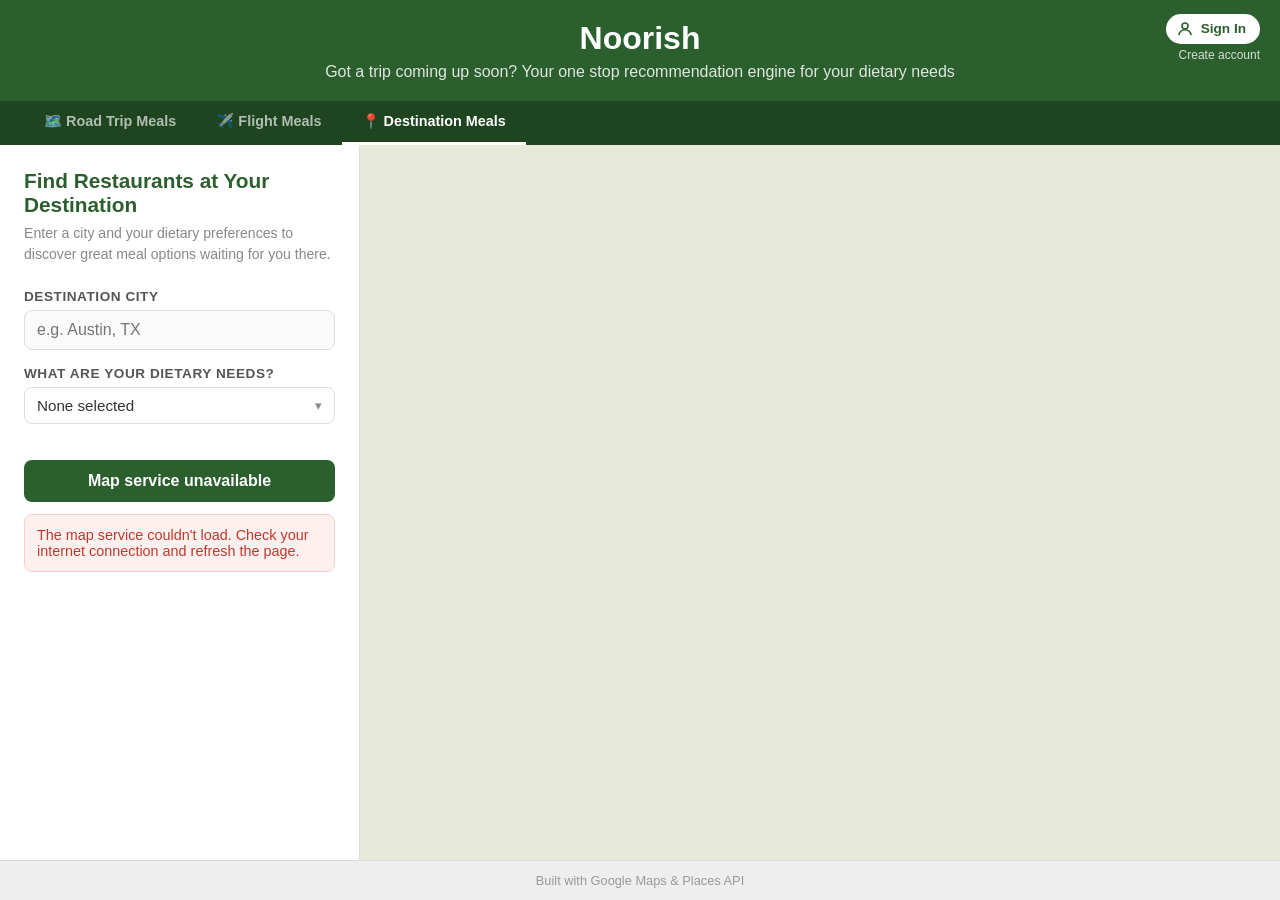
==== destination-meals.html @ 3fa07e17 "standardised the layout across all three pages to show a side-by-side form and map by default, and t" ====
<!DOCTYPE html>
<html lang="en">
  <head>
    <meta charset="UTF-8" />
    <meta name="viewport" content="width=device-width, initial-scale=1.0" />
    <title>Destination Meals</title>
    <link rel="stylesheet" href="style.css" />
  </head>

  <body class="flight-page">

    <!-- HEADER -->
    <header>
      <h1>Noorish</h1>
      <p>Got a trip coming up soon? Your one stop recommendation engine for your dietary needs</p>

      <!-- Signed-out state -->
      <div id="auth-signed-out" class="auth-header-widget">
        <button id="auth-btn" class="auth-header-signin">
          <svg xmlns="http://www.w3.org/2000/svg" width="18" height="18" viewBox="0 0 24 24" fill="none" stroke="currentColor" stroke-width="2.2"><circle cx="12" cy="8" r="4"/><path d="M4 20c0-4 3.6-7 8-7s8 3 8 7"/></svg>
          Sign In
        </button>
        <button id="auth-create-btn" class="auth-header-create">Create account</button>
      </div>

      <!-- Signed-in state -->
      <div id="auth-signed-in" class="auth-header-widget hidden">
        <button id="auth-menu-btn" class="auth-hamburger">
          <svg xmlns="http://www.w3.org/2000/svg" width="20" height="20" viewBox="0 0 24 24" fill="none" stroke="currentColor" stroke-width="2.2"><line x1="3" y1="6" x2="21" y2="6"/><line x1="3" y1="12" x2="21" y2="12"/><line x1="3" y1="18" x2="21" y2="18"/></svg>
        </button>
        <div id="auth-user-menu" class="auth-user-menu hidden">
          <div id="auth-user-name" class="auth-user-menu-name"></div>
          <hr class="auth-menu-divider" />
          <button id="auth-signout-btn" class="auth-signout-btn">Sign Out</button>
        </div>
      </div>
    </header>

    <div id="auth-overlay" class="auth-overlay hidden"></div>
    <div id="auth-modal" class="auth-modal hidden">
      <button id="auth-close-btn" class="auth-close-btn">✕</button>
      <div id="auth-view-signin" class="auth-view">
        <h2 class="auth-title">Welcome back</h2>
        <button class="auth-google-btn">
          <img src="https://www.gstatic.com/firebasejs/ui/2.0.0/images/auth/google.svg" alt="Google" />
          Continue with Google
        </button>
        <div class="auth-divider"><span>or</span></div>
        <input id="auth-signin-email"    class="auth-input" type="email"    placeholder="Email" />
        <input id="auth-signin-password" class="auth-input" type="password" placeholder="Password" />
        <div id="auth-error-signin" class="auth-error hidden"></div>
        <button id="auth-signin-btn" class="auth-submit-btn">Sign In</button>
        <div class="auth-footer">
          <button id="auth-goto-reset" class="auth-link-btn">Forgot password?</button>
          <span>·</span>
          <button id="auth-goto-signup" class="auth-link-btn">Create account</button>
        </div>
      </div>
      <div id="auth-view-signup" class="auth-view hidden">
        <h2 class="auth-title">Create account</h2>
        <button class="auth-google-btn">
          <img src="https://www.gstatic.com/firebasejs/ui/2.0.0/images/auth/google.svg" alt="Google" />
          Continue with Google
        </button>
        <div class="auth-divider"><span>or</span></div>
        <input id="auth-signup-name"     class="auth-input" type="text"     placeholder="Name (optional)" />
        <input id="auth-signup-email"    class="auth-input" type="email"    placeholder="Email" />
        <input id="auth-signup-password" class="auth-input" type="password" placeholder="Password (min 6 characters)" />
        <div id="auth-error-signup" class="auth-error hidden"></div>
        <button id="auth-signup-btn" class="auth-submit-btn">Create Account</button>
        <div class="auth-footer">
          <button id="auth-goto-signin" class="auth-link-btn">Already have an account? Sign in</button>
        </div>
      </div>
      <div id="auth-view-reset" class="auth-view hidden">
        <h2 class="auth-title">Reset password</h2>
        <p class="auth-subtitle">Enter your email and we'll send you a reset link.</p>
        <input id="auth-reset-email" class="auth-input" type="email" placeholder="Email" />
        <div id="auth-error-reset"   class="auth-error hidden"></div>
        <div id="auth-success-reset" class="auth-success hidden"></div>
        <button id="auth-reset-btn" class="auth-submit-btn">Send Reset Email</button>
        <div class="auth-footer">
          <button id="auth-back-signin" class="auth-link-btn">Back to sign in</button>
        </div>
      </div>
    </div>

    <!-- NAV: Destination Meals is the active tab on this page -->
    <nav class="app-nav">
      <a href="index.html" class="nav-tab">🗺️ Road Trip Meals</a>
      <a href="flight-meals.html" class="nav-tab">✈️ Flight Meals</a>
      <a href="destination-meals.html" class="nav-tab nav-tab--active">📍 Destination Meals</a>
    </nav>


    <!-- ── STEP 1: City + dietary preference form ──────────────────────────── -->
    <main class="flight-main" id="dest-main">

      <section id="dest-form-section" class="flight-form-column">
        <div class="flight-card">

          <h2>Find Restaurants at Your Destination</h2>
          <p class="flight-card-hint">Enter a city and your dietary preferences to discover great meal options waiting for you there.</p>

          <form id="dest-form">

            <!-- City input -->
            <div class="form-group">
              <label for="dest-city">Destination City</label>
              <input
                type="text"
                id="dest-city"
                placeholder="e.g. Austin, TX"
                autocomplete="off"
              />
            </div>

            <!-- Dietary preferences (same list as the other pages) -->
            <div class="form-group">
              <label>What are your dietary needs?</label>
              <div class="diet-dropdown" id="diet-dropdown">
                <button type="button" class="diet-toggle" id="diet-toggle-btn">
                  <span id="diet-toggle-label">None selected</span>
                  <span class="diet-toggle-arrow">▾</span>
                </button>
                <div class="diet-options-list" id="diet-dropdown-menu" hidden>
                  <label class="diet-option"><input type="checkbox" value="carnivore"> Carnivore</label>
                  <label class="diet-option"><input type="checkbox" value="dairy free"> Dairy Free</label>
                  <label class="diet-option"><input type="checkbox" value="gluten free"> Gluten Free</label>
                  <label class="diet-option"><input type="checkbox" value="halal"> Halal</label>
                  <label class="diet-option"><input type="checkbox" value="high protein"> High Protein</label>
                  <label class="diet-option"><input type="checkbox" value="keto"> Keto</label>
                  <label class="diet-option"><input type="checkbox" value="kosher"> Kosher</label>
                  <label class="diet-option"><input type="checkbox" value="low carb"> Low Carb</label>
                  <label class="diet-option"><input type="checkbox" value="mediterranean"> Mediterranean</label>
                  <label class="diet-option"><input type="checkbox" value="nut free"> Nut Free</label>
                  <label class="diet-option"><input type="checkbox" value="paleo"> Paleo</label>
                  <label class="diet-option"><input type="checkbox" value="vegan"> Vegan</label>
                  <label class="diet-option"><input type="checkbox" value="vegetarian"> Vegetarian</label>
                  <label class="diet-option"><input type="checkbox" value="whole30"> Whole30</label>
                </div>
              </div>
            </div>

            <button type="button" id="dest-search-btn">Find Meal Options</button>

          </form>

        </div>
      </section>

      <!-- Preview map — shown before any search is run -->
      <section class="flight-preview-map-panel">
        <div id="dest-preview-map"></div>
      </section>

    </main>


    <!-- ── STEP 2: Results — two-column layout (left: cards, right: map) ───── -->
    <!-- Hidden until the user submits the form -->
    <section id="flight-results-section" class="hidden">

      <div class="flight-results-header">
        <button type="button" id="dest-back-btn" class="flight-back-btn">← Back to search</button>
        <!-- JavaScript fills this in with the city name after geocoding -->
        <p id="dest-city-summary" class="flight-route-summary"></p>
      </div>

      <div class="flight-results-body">
        <!-- Left: scrollable restaurant cards -->
        <div id="flight-left-panel">
          <div id="flight-results-list"></div>
        </div>

        <!-- Right: map with a pin for every restaurant -->
        <div id="flight-map-panel">
          <div id="flight-map"></div>
        </div>
      </div>

    </section>


    <!-- FOOTER -->
    <footer>
      <p>Built with Google Maps &amp; Places API</p>
    </footer>

    <!-- destination-meals.js must load BEFORE the Maps API so initDestMeals()
         is defined in time for Google to call it -->
    <script src="destination-meals.js"></script>

    <!-- Google Maps API — same key as the other pages.
         "callback=initDestMeals" tells Google to call our setup function. -->
    <script
      src="https://maps.googleapis.com/maps/api/js?key=AIzaSyBx0ahH5VeUgK4C6GJsDWUU2suNAHTFPiw&libraries=places&callback=initDestMeals"
      async
      defer
      onerror="showDestApiError()"
    ></script>

    <!-- PlacesService needs a DOM element to attach to -->
    <div id="places-service-target" hidden></div>
    <script type="module" src="auth.js"></script>

  </body>
</html>
---- style.css ----
/* =============================================
   GLOBAL STYLES
   These apply to the whole page
   ============================================= */

/* "box-sizing: border-box" makes sizing more predictable —
   padding doesn't accidentally make things bigger than expected */
* {
  box-sizing: border-box;
  margin: 0;
  padding: 0;
}

body {
  font-family: -apple-system, BlinkMacSystemFont, "Segoe UI", sans-serif;
  background-color: #f5f5f0;
  color: #333;
  height: 100vh;      /* lock to viewport — prevents the page from scrolling */
  overflow: hidden;   /* any scrolling happens inside the sidebar, not the page */
  display: flex;
  flex-direction: column;
}


/* =============================================
   NAV TABS
   The tab bar that sits between the header and the page content.
   ============================================= */

.app-nav {
  display: flex;
  background: #1e4420; /* slightly darker than the header green */
  padding: 0 24px;
}

.nav-tab {
  display: inline-block;
  padding: 12px 20px;
  font-size: 0.9rem;
  font-weight: 600;
  color: rgba(255, 255, 255, 0.65);
  text-decoration: none;
  border-bottom: 3px solid transparent;
  transition: color 0.15s, border-color 0.15s;
}

.nav-tab:hover {
  color: rgba(255, 255, 255, 0.9);
}

/* The currently active tab gets a white underline and full opacity */
.nav-tab--active {
  color: white;
  border-bottom-color: white;
}


/* =============================================
   HEADER
   ============================================= */

header {
  background-color: #2c5f2e; /* dark green */
  color: white;
  padding: 20px 30px;
  text-align: center;
}

header h1 {
  font-size: 2rem;
  margin-bottom: 6px;
}

header p {
  opacity: 0.85;
  font-size: 1rem;
}


/* =============================================
   MAIN LAYOUT
   "flex" lets us put the sidebar and map side by side
   ============================================= */

main {
  display: flex;
  flex: 1;          /* fill remaining vertical space */
  overflow: hidden;
}


/* =============================================
   SIDEBAR (left panel — the form)
   ============================================= */

.sidebar {
  width: 360px;
  min-width: 300px;
  background: white;
  padding: 24px;
  overflow-y: auto;   /* scroll if content is taller than screen */
  border-right: 1px solid #ddd;
}

.sidebar h2 {
  font-size: 1.2rem;
  margin-bottom: 20px;
  color: #2c5f2e;
}


/* =============================================
   FORM ELEMENTS
   ============================================= */

.form-group {
  margin-bottom: 16px;
}

label {
  display: block;
  font-size: 0.85rem;
  font-weight: 600;
  color: #555;
  margin-bottom: 6px;
  text-transform: uppercase;
  letter-spacing: 0.04em;
}

input[type="text"],
input[type="number"] {
  width: 100%;
  padding: 10px 12px;
  border: 1.5px solid #ddd;
  border-radius: 8px;
  font-size: 1rem;
  background: #fafafa;
  transition: border-color 0.2s;
}

input[type="text"]:focus,
input[type="number"]:focus {
  outline: none;
  border-color: #2c5f2e;
  background: white;
}

/* ── Dietary preference dropdown ── */

.diet-dropdown {
  position: relative;
}

/* The clickable toggle bar */
.diet-toggle {
  width: 100%;
  display: flex;
  justify-content: space-between;
  align-items: center;
  padding: 9px 12px;
  background: white;
  border: 1.5px solid #ddd;
  border-radius: 8px;
  font-size: 0.95rem;
  color: #333;
  cursor: pointer;
  text-align: left;
  transition: border-color 0.2s;
}

.diet-toggle:hover,
.diet-toggle:focus {
  border-color: #2c5f2e;
  outline: none;
}

/* Arrow icon rotates when open */
.diet-toggle-arrow {
  font-size: 0.8rem;
  color: #888;
  transition: transform 0.2s;
  flex-shrink: 0;
}

.diet-dropdown.open .diet-toggle-arrow {
  transform: rotate(180deg);
}

/* Merge toggle bottom border with list top border when open */
.diet-dropdown.open .diet-toggle {
  border-color: #2c5f2e;
  border-bottom-left-radius: 0;
  border-bottom-right-radius: 0;
}

/* Checkbox list — hidden until dropdown is opened */
.diet-options-list {
  display: none;
  border: 1.5px solid #2c5f2e;
  border-top: none;
  border-radius: 0 0 8px 8px;
  background: white;
  padding: 4px 0;
  max-height: 220px;
  overflow-y: auto;
}

.diet-dropdown.open .diet-options-list {
  display: block !important; /* overrides the HTML hidden attribute when open */
}


.diet-option {
  display: flex;
  align-items: center;
  gap: 10px;
  padding: 8px 12px;
  font-size: 0.95rem;
  color: #333;
  cursor: pointer;
  transition: background 0.1s;
}

.diet-option:hover {
  background: #f3f7f3;
}

.diet-option input[type="checkbox"] {
  width: 16px;
  height: 16px;
  accent-color: #2c5f2e;
  cursor: pointer;
  flex-shrink: 0;
}

/* ── Stop mode toggle ──────────────────────────────────────────────────────── */

/* The two-button selector that switches between interval and custom mode */
.mode-toggle {
  display: flex;
  border: 1.5px solid #ddd;
  border-radius: 8px;
  overflow: hidden;
}

.mode-btn {
  flex: 1;
  padding: 10px 12px;
  background: white;
  border: none;
  font-size: 0.88rem;
  font-weight: 600;
  color: #888;
  cursor: pointer;
  transition: background 0.15s, color 0.15s;
  text-align: center;
}

/* Divider between the two buttons */
.mode-btn:first-child {
  border-right: 1.5px solid #ddd;
}

/* The currently selected mode */
.mode-btn--active {
  background: #2c5f2e;
  color: white;
}

.mode-btn:not(.mode-btn--active):hover {
  background: #f3f7f3;
  color: #333;
}

/* ── Custom waypoints input (shown in "Add My Own Stops" mode) ─────────────── */

.waypoint-input-row {
  display: flex;
  gap: 8px;
  margin-bottom: 10px;
}

.waypoint-input-row button {
  padding: 9px 16px;
  background: #2c5f2e;
  color: white;
  border: none;
  border-radius: 8px;
  font-size: 0.9rem;
  font-weight: 600;
  cursor: pointer;
  white-space: nowrap;
  transition: background 0.2s;
}

.waypoint-input-row button:hover {
  background: #1e4420;
}

/* The list of cities the user has added */
#waypoints-list {
  list-style: none;
}

.waypoint-item {
  display: flex;
  justify-content: space-between;
  align-items: center;
  padding: 8px 10px;
  background: #f3f7f3;
  border-radius: 6px;
  margin-bottom: 6px;
  font-size: 0.9rem;
  color: #333;
}

/* ── Suggested layover airports ────────────────────────────────────────────── */

/* Container that holds the label + chip row */
#layover-suggestions {
  margin-bottom: 10px;
}

.suggestions-label {
  font-size: 0.78rem;
  font-weight: 600;
  color: #aaa;
  text-transform: uppercase;
  letter-spacing: 0.05em;
  margin-bottom: 8px;
}

/* Wrapping row of airport chips */
#suggestions-chips {
  display: flex;
  flex-wrap: wrap;
  gap: 7px;
}

/* Each clickable airport suggestion */
.suggestion-chip {
  display: flex;
  align-items: center;
  gap: 6px;
  padding: 5px 10px;
  background: white;
  border: 1.5px solid #c4ddc4;
  border-radius: 20px;
  cursor: pointer;
  transition: background 0.15s, border-color 0.15s;
}

.suggestion-chip:hover:not(:disabled) {
  background: #f3f7f3;
  border-color: #2c5f2e;
}

.suggestion-chip:disabled {
  opacity: 0.4;
  cursor: default;
}

/* Airport code — bold green */
.chip-code {
  font-size: 0.82rem;
  font-weight: 700;
  color: #2c5f2e;
  letter-spacing: 0.04em;
}

/* City name — grey */
.chip-name {
  font-size: 0.78rem;
  color: #777;
}

/* The × remove button on each waypoint */
.waypoint-remove-btn {
  background: none;
  border: none;
  color: #aaa;
  font-size: 1.1rem;
  line-height: 1;
  padding: 0 2px;
  cursor: pointer;
}

.waypoint-remove-btn:hover {
  color: #c0392b;
}

button#search-btn {
  width: 100%;
  padding: 12px;
  margin-top: 8px;
  background-color: #2c5f2e;
  color: white;
  border: none;
  border-radius: 8px;
  font-size: 1rem;
  font-weight: 600;
  cursor: pointer;
  transition: background-color 0.2s;
}

button#search-btn:hover {
  background-color: #1e4420;
}

/* Show a "loading" cursor while the app is working */
button#search-btn:disabled {
  background-color: #888;
  cursor: wait;
}


/* =============================================
   RESULTS LIST
   ============================================= */

#results {
  margin-top: 28px;
}

#results h2 {
  font-size: 1.1rem;
  margin-bottom: 14px;
  color: #2c5f2e;
}

#stops-list {
  list-style: none;
}

/* Each individual stop card */
.stop-card {
  background: #f9f9f6;
  border: 1px solid #e0e0d8;
  border-radius: 10px;
  padding: 14px;
  margin-bottom: 12px;
}

.stop-card .stop-number {
  font-size: 1rem;
  font-weight: 700;
  color: #2c5f2e;
  margin-bottom: 8px;
  display: flex;
  align-items: center;
  gap: 8px;
}

/* Small "#1" badge next to the city name */
.stop-badge {
  font-size: 0.7rem;
  font-weight: 600;
  color: #888;
  background: #eee;
  border-radius: 4px;
  padding: 1px 5px;
  letter-spacing: 0.02em;
}

.stop-card .restaurant-name {
  font-size: 1rem;
  font-weight: 600;
  margin-bottom: 4px;
}

.stop-card .restaurant-address {
  font-size: 0.85rem;
  color: #666;
  margin-bottom: 6px;
}

.stop-card .restaurant-meta {
  font-size: 0.82rem;
  color: #888;
}

.stop-card .rating {
  color: #f4a261;
  font-weight: 600;
}

/* Each individual restaurant option inside a stop card */
.restaurant-option {
  padding: 10px 0 6px;
}

/* Thin divider line between options */
.restaurant-option--divider {
  border-bottom: 1px solid #ececec;
  padding-bottom: 10px;
  margin-bottom: 2px;
}

.restaurant-option:hover {
  background: #f3f7f3;
  border-radius: 6px;
  padding-left: 6px;
  margin-left: -6px;
}

/* Highlighted state when an option is clicked */
.restaurant-option.selected {
  background: #fef3ec;
  border-radius: 6px;
  padding-left: 6px;
  margin-left: -6px;
}

.restaurant-option.selected .option-label {
  color: #f4a261;
}

/* Distance from route shown inline next to the rating */
.distance-from-route {
  color: #888;
}

/* Today's hours shown inline next to the rating */
.today-hours {
  color: #555;
}

/* "See all hours" expandable section */
.all-hours {
  margin-top: 6px;
  font-size: 0.82rem;
}

.all-hours summary {
  color: #2c5f2e;
  cursor: pointer;
  font-weight: 600;
  font-size: 0.8rem;
  user-select: none;
}

.all-hours summary:hover {
  text-decoration: underline;
}

.restaurant-website {
  display: inline-block;
  margin-top: 7px;
  font-size: 0.82rem;
  font-weight: 600;
  color: #2c5f2e;
  text-decoration: none;
}

.restaurant-website:hover {
  text-decoration: underline;
}

/* "Open in maps" row shown below each restaurant result */
.maps-links {
  display: flex;
  align-items: center;
  flex-wrap: wrap;
  gap: 6px;
  margin-top: 7px;
  font-size: 0.82rem;
}

.maps-links-label {
  color: #888;
}

.maps-link {
  display: inline-block;
  padding: 2px 9px;
  border: 1px solid #c4ddc4;
  border-radius: 12px;
  background: #f3f7f3;
  color: #2c5f2e;
  font-size: 0.78rem;
  font-weight: 600;
  text-decoration: none;
  transition: background 0.15s, border-color 0.15s, color 0.15s;
}

.maps-link:hover {
  background: #2c5f2e;
  color: white;
  border-color: #2c5f2e;
}

/* "Order online" pill buttons — same layout as maps-links but styled red */
.order-link {
  border-color: #f4c4b4;
  background: #fff5f2;
  color: #c0392b;
}

.order-link:hover {
  background: #c0392b;
  color: white;
  border-color: #c0392b;
}

.all-hours ul {
  list-style: none;
  margin-top: 6px;
  padding: 8px 10px;
  background: #f3f7f3;
  border-radius: 6px;
  line-height: 1.7;
  color: #555;
}

/* Small "Option A / B / C" label */
.option-label {
  font-size: 0.72rem;
  font-weight: 700;
  color: #2c5f2e;
  text-transform: uppercase;
  letter-spacing: 0.06em;
  margin-bottom: 3px;
}


/* =============================================
   MAP PANEL (right side)
   ============================================= */

.map-panel {
  flex: 1;          /* take up all remaining space */
  position: relative;
}

#map {
  width: 100%;
  height: 100%;
  background: #e8ead9;
}

/* Friendly error overlay shown when the Google Maps API fails to load */
#map-error {
  width: 100%;
  height: 100%;
  display: flex;
  flex-direction: column;
  align-items: center;
  justify-content: center;
  gap: 12px;
  background: #f5f5f0;
  text-align: center;
  padding: 40px;
  color: #555;
}

.map-error-icon {
  font-size: 3rem;
  margin-bottom: 8px;
}

#map-error h2 {
  font-size: 1.3rem;
  color: #333;
}

#map-error p {
  font-size: 0.95rem;
  max-width: 360px;
  line-height: 1.6;
}

/* Small summary line above the stops list: "1,243 mile route · 8 stops" */
.route-summary {
  font-size: 0.85rem;
  color: #888;
  margin-bottom: 14px;
}

/* "Show different options" refresh link below the three restaurant options */
.refresh-options-row {
  margin-top: 10px;
  padding-top: 10px;
  border-top: 1px solid #ececec;
  text-align: center;
}

.refresh-options-btn {
  background: none;
  border: none;
  color: #aaa;
  font-size: 0.78rem;
  cursor: pointer;
  padding: 0;
}

.refresh-options-btn:hover {
  color: #2c5f2e;
  text-decoration: underline;
}

.refresh-options-btn:disabled {
  color: #ccc;
  cursor: default;
  text-decoration: none;
}

/* A stop card where no restaurant was found */
.stop-card--empty .restaurant-name {
  color: #aaa;
}

/* Collapsible stop cards */
.stop-number--toggle {
  cursor: pointer;
  display: flex;
  flex-direction: column;
  user-select: none;
}

.stop-header-top {
  display: flex;
  align-items: center;
  gap: 6px;
}

.stop-toggle-arrow {
  margin-left: auto;
  font-size: 1rem;
  color: #888;
  transition: transform 0.2s ease;
}

.stop-number--collapsed .stop-toggle-arrow {
  transform: rotate(-90deg);
}

.stop-options-count {
  display: inline-block;
  font-size: 0.75rem;
  font-weight: 600;
  color: #5a5a5a;
  background: #f4f4f4;
  border: 1px solid #ddd;
  border-radius: 20px;
  padding: 2px 10px;
  margin-top: 4px;
}

.stop-options-container--collapsed {
  display: none;
}


/* =============================================
   UTILITY CLASSES
   ============================================= */

/* Hide an element (JavaScript toggles this class on/off) */
.hidden {
  display: none !important;
}

/* Show a loading spinner message */
.loading-message {
  text-align: center;
  color: #888;
  padding: 20px 0;
  font-size: 0.95rem;
}

/* Show an error message in red */
.error-message {
  background: #fff0f0;
  border: 1px solid #ffcccc;
  border-radius: 8px;
  padding: 12px;
  color: #c0392b;
  font-size: 0.9rem;
  margin-top: 12px;
}


/* =============================================
   CUSTOM STOP SECTION
   ============================================= */

#custom-stop-section {
  margin-top: 24px;
  padding-top: 20px;
  border-top: 1px solid #e0e0d8;
}

#custom-stop-section h3 {
  font-size: 1rem;
  font-weight: 700;
  color: #2c5f2e;
  margin-bottom: 6px;
}

.custom-stop-hint {
  font-size: 0.82rem;
  color: #888;
  margin-bottom: 12px;
  line-height: 1.5;
}

.custom-stop-form {
  display: flex;
  gap: 8px;
}

.custom-stop-form input {
  flex: 1;
  padding: 9px 12px;
  border: 1.5px solid #ddd;
  border-radius: 8px;
  font-size: 0.95rem;
  background: #fafafa;
  transition: border-color 0.2s;
}

.custom-stop-form input:focus {
  outline: none;
  border-color: #2c5f2e;
  background: white;
}

.custom-stop-form button {
  padding: 9px 16px;
  background: #2c5f2e;
  color: white;
  border: none;
  border-radius: 8px;
  font-size: 0.9rem;
  font-weight: 600;
  cursor: pointer;
  white-space: nowrap;
  transition: background 0.2s;
}

.custom-stop-form button:hover {
  background: #1e4420;
}

.custom-stop-form button:disabled {
  background: #888;
  cursor: wait;
}

/* "Custom" badge — teal instead of grey to distinguish from numbered stops */
.stop-badge--custom {
  background: #e0f0f0;
  color: #2a7a7a;
}


/* =============================================
   FLIGHT MEALS PAGE
   The body gets a "flight-page" class so we can override
   the road-trip layout (which locks to 100vh with no scroll).
   ============================================= */

/* Keep the body locked — header and nav stay pinned at the top */
.flight-page {
  overflow: hidden;
}

/* Side-by-side layout: form on the left, preview map on the right */
.flight-main {
  display: flex;
  flex: 1;
  min-height: 0;
  overflow: hidden;
}

/* Left column — scrollable form, mirrors the road trip sidebar */
.flight-form-column {
  width: 360px;
  min-width: 300px;
  background: white;
  padding: 24px;
  overflow-y: auto;
  border-right: 1px solid #ddd;
}

/* Right column — preview map fills remaining space */
.flight-preview-map-panel {
  flex: 1;
  position: relative;
}

#flight-preview-map,
#dest-preview-map {
  position: absolute;
  top: 0; left: 0;
  width: 100%;
  height: 100%;
  background: #e8ead9;
}

/* Keeps the mode-switching logic (used by CSS selectors below) but no card visuals */
.flight-card {}

/* Mode field visibility — driven by a class on the parent card.
   Only one mode div is visible at a time; CSS handles it entirely. */
#airport-mode-fields { display: none; }
#route-mode-fields   { display: none; }
.flight-card.mode-airport #airport-mode-fields { display: block; }
.flight-card.mode-route   #route-mode-fields   { display: block; }

#airport-mode-hint { display: none; }
#route-mode-hint   { display: none; }
.flight-card.mode-airport #airport-mode-hint { display: block; }
.flight-card.mode-route   #route-mode-hint   { display: block; }

/* Mode toggle tabs at the top of the card */
.search-mode-tabs {
  display: flex;
  gap: 6px;
  margin-bottom: 24px;
  border-bottom: 2px solid #ececec;
  padding-bottom: 0;
}

.mode-tab {
  background: none;
  border: none;
  padding: 8px 16px;
  font-size: 0.9rem;
  font-weight: 600;
  color: #888;
  cursor: pointer;
  border-bottom: 2px solid transparent;
  margin-bottom: -2px; /* sits flush with the container border-bottom */
  border-radius: 4px 4px 0 0;
  transition: color 0.15s, border-color 0.15s;
}

.mode-tab:hover {
  color: #444;
}

.mode-tab--active {
  color: #2c5f2e;
  border-bottom-color: #2c5f2e;
}

.flight-card h2 {
  font-size: 1.3rem;
  color: #2c5f2e;
  margin-bottom: 6px;
}

.flight-card-hint {
  font-size: 0.88rem;
  color: #888;
  margin-bottom: 24px;
  line-height: 1.5;
}

/* ── Airport code typeahead dropdown ───────────────────────────────────────── */

/* form-group needs relative positioning so the dropdown sits directly below its input */
.form-group {
  position: relative;
}

/* The dropdown list that appears below the departure/arrival inputs */
.airport-dropdown {
  position: absolute;
  top: 100%;
  left: 0;
  right: 0;
  background: white;
  border: 1.5px solid #2c5f2e;
  border-top: none;
  border-radius: 0 0 8px 8px;
  list-style: none;
  z-index: 200;
  box-shadow: 0 6px 16px rgba(0, 0, 0, 0.1);
  overflow: hidden;
}

/* One result row per matching airport */
.airport-dropdown-item {
  display: flex;
  flex-direction: column;
  gap: 2px;
  padding: 10px 12px;
  cursor: pointer;
  border-bottom: 1px solid #f0f0f0;
}

.airport-dropdown-item:last-child {
  border-bottom: none;
}

.airport-dropdown-item:hover {
  background: #f3f7f3;
}

/* The bold 3-letter code shown on the first line */
.dropdown-code {
  font-size: 0.95rem;
  font-weight: 700;
  color: #2c5f2e;
  letter-spacing: 0.06em;
}

/* "City · Full Airport Name" shown on the second line */
.dropdown-info {
  font-size: 0.78rem;
  color: #888;
}

/* Departure and arrival inputs sit side by side with an arrow between them */
.airport-row {
  display: flex;
  align-items: flex-end;
  gap: 12px;
  margin-bottom: 4px;
}

.airport-row .form-group {
  flex: 1;
  margin-bottom: 0;
}

.airport-arrow {
  font-size: 1.4rem;
  color: #aaa;
  padding-bottom: 10px;
  flex-shrink: 0;
}

/* Airport code inputs — larger text, uppercase, monospace feel */
.airport-input {
  width: 100%;
  padding: 10px 12px;
  border: 1.5px solid #ddd;
  border-radius: 8px;
  font-size: 1.1rem;
  font-weight: 700;
  letter-spacing: 0.08em;
  text-transform: uppercase;
  background: #fafafa;
  transition: border-color 0.2s;
}

.airport-input:focus {
  outline: none;
  border-color: #2c5f2e;
  background: white;
}

/* Small grey "(optional, up to 3)" note next to the Layovers label */
.label-optional {
  font-weight: 400;
  font-size: 0.8rem;
  color: #aaa;
  text-transform: none;
  letter-spacing: 0;
}

/* The list of layover rows */
#layovers-list {
  list-style: none;
  margin-bottom: 8px;
}

/* Each layover row: label + input + remove button in a line */
.layover-row {
  display: flex;
  align-items: center;
  gap: 10px;
  margin-bottom: 8px;
}

.layover-label {
  font-size: 0.82rem;
  font-weight: 600;
  color: #888;
  white-space: nowrap;
  min-width: 62px;
}

.layover-row .airport-input {
  flex: 1;
}

.layover-remove-btn {
  background: none;
  border: none;
  color: #bbb;
  font-size: 1.2rem;
  line-height: 1;
  padding: 0 4px;
  cursor: pointer;
  flex-shrink: 0;
}

.layover-remove-btn:hover {
  color: #c0392b;
}

/* The "+ Add layover" text link */
.add-layover-btn {
  background: none;
  border: none;
  color: #2c5f2e;
  font-size: 0.88rem;
  font-weight: 600;
  padding: 0;
  cursor: pointer;
}

.add-layover-btn:hover {
  text-decoration: underline;
}

/* "Find Meal Options" search button — same style as the road-trip search button */
#dest-search-btn,
#flight-search-btn {
  width: 100%;
  padding: 12px;
  margin-top: 20px;
  background-color: #2c5f2e;
  color: white;
  border: none;
  border-radius: 8px;
  font-size: 1rem;
  font-weight: 600;
  cursor: pointer;
  transition: background-color 0.2s;
}

#dest-search-btn:hover,
#flight-search-btn:hover {
  background-color: #1e4420;
}

/* ── Step 2: Results ───────────────────────────────────────────────────────── */

/* "Filtered for: [Keto] [Gluten Free]" row that appears at the top of each card */
.flight-filter-row {
  font-size: 0.8rem;
  color: #888;
  margin-bottom: 12px;
  display: flex;
  flex-wrap: wrap;
  align-items: center;
  gap: 6px;
}

/* Each selected dietary preference shown as a small green pill */
.diet-tag {
  display: inline-block;
  background: #e8f2e8;
  color: #2c5f2e;
  font-size: 0.75rem;
  font-weight: 600;
  padding: 2px 8px;
  border-radius: 20px;
  border: 1px solid #c4ddc4;
}

.diet-mention-badge {
  display: inline-block;
  background: #fffbea;
  color: #7a5c00;
  font-size: 0.72rem;
  font-weight: 600;
  padding: 2px 8px;
  border-radius: 20px;
  border: 1px solid #f0c940;
  margin-bottom: 6px;
}

/* One restaurant row inside an airport card */
.flight-restaurant-item {
  padding: 12px 0;
}

/* Thin line between restaurant rows */
.flight-restaurant-item--divider {
  border-bottom: 1px solid #ececec;
  padding-bottom: 12px;
  margin-bottom: 2px;
}

/* Name and star rating on the same line */
.flight-restaurant-top {
  display: flex;
  justify-content: space-between;
  align-items: baseline;
  gap: 12px;
  margin-bottom: 3px;
}

.flight-restaurant-name {
  font-size: 0.97rem;
  font-weight: 600;
  color: #222;
}

.flight-restaurant-rating {
  font-size: 0.85rem;
  font-weight: 600;
  color: #f4a261;
  white-space: nowrap;
  flex-shrink: 0;
}

/* Cuisine type shown in small grey text below the name */
.flight-cuisine-type {
  font-size: 0.82rem;
  color: #888;
  margin-bottom: 5px;
}

/* Terminal / gate location line */
.flight-location-info {
  display: flex;
  flex-wrap: wrap;
  gap: 8px;
  font-size: 0.82rem;
  margin-bottom: 6px;
}

.flight-terminal {
  color: #555;
}

.flight-gate {
  color: #555;
}

/* Collapsible hours section */
.flight-hours-section {
  margin-bottom: 6px;
}

.flight-hours-toggle {
  background: none;
  border: none;
  padding: 0;
  font-size: 0.82rem;
  color: #3a7bd5;
  cursor: pointer;
  display: flex;
  align-items: center;
  gap: 4px;
}

.flight-hours-toggle:hover {
  text-decoration: underline;
}

.flight-hours-arrow {
  font-size: 0.75rem;
}

.flight-hours-list {
  list-style: none;
  margin: 6px 0 0 0;
  padding: 8px 10px;
  background: #f8f8f8;
  border-radius: 6px;
  font-size: 0.80rem;
  color: #555;
  line-height: 1.7;
}

.flight-hours-list.hidden {
  display: none;
}

/* Loading state shown while the API call is in progress */
.flight-airport-loading {
  font-size: 0.88rem;
  color: #888;
  padding: 16px;
  text-align: center;
}

/* ── Step 2 two-column layout ────────────────────────────────────────────── */

/* The results section takes up all remaining body height */
#flight-results-section {
  flex: 1;
  min-height: 0;
  display: flex;
  flex-direction: column;
  overflow: hidden;
}

/* Hidden state overrides the flex display */
#flight-results-section.hidden {
  display: none;
}

/* Header bar: back button + route summary — sits above both columns */
.flight-results-header {
  display: flex;
  align-items: center;
  gap: 20px;
  padding: 14px 24px;
  border-bottom: 1px solid #e5e7eb;
  flex-shrink: 0;
}

/* Body: left results list + right map panel */
.flight-results-body {
  flex: 1;
  min-height: 0;
  display: flex;
  overflow: hidden;
}

/* Left column: flex column containing the filter bar + scrollable list */
#flight-left-panel {
  width: 420px;
  min-width: 300px;
  display: flex;
  flex-direction: column;
  border-right: 1px solid #e5e7eb;
  overflow: hidden;
}

/* Scrollable list of airport cards — fills remaining space below the filter bar */
#flight-results-list {
  flex: 1;
  overflow-y: auto;
  padding: 20px 24px;
}

/* Right column: map fills the remaining width */
#flight-map-panel {
  flex: 1;
  position: relative;
}

/* Map stretches to fill the panel completely */
#flight-map {
  position: absolute;
  top: 0;
  left: 0;
  right: 0;
  bottom: 0;
}

/* "← Back to search" link-style button */
.flight-back-btn {
  background: none;
  border: none;
  color: #2c5f2e;
  font-size: 0.9rem;
  font-weight: 600;
  cursor: pointer;
  padding: 0;
  white-space: nowrap;
}

.flight-back-btn:hover {
  text-decoration: underline;
}

/* Route summary, e.g. "LAX  →  ORD  →  JFK" */
.flight-route-summary {
  font-size: 1rem;
  font-weight: 700;
  color: #333;
  letter-spacing: 0.04em;
}

/* Airport filter toggle bar — sits above the results list in route mode */
.airport-filter-bar {
  display: flex;
  gap: 8px;
  padding: 12px 24px 4px;
  flex-shrink: 0;
}

.airport-filter-btn {
  flex: 1;
  padding: 8px 12px;
  font-size: 0.82rem;
  font-weight: 600;
  border: 1.5px solid #d1d5db;
  border-radius: 8px;
  background: white;
  color: #555;
  cursor: pointer;
  transition: background 0.15s, color 0.15s, border-color 0.15s;
  white-space: nowrap;
  overflow: hidden;
  text-overflow: ellipsis;
}

.airport-filter-btn:hover {
  border-color: #2c5f2e;
  color: #2c5f2e;
}

.airport-filter-btn--active {
  background: #2c5f2e;
  border-color: #2c5f2e;
  color: white;
}

/* Small "Departure" / "Arrival" / "Layover" badge inside each airport card header */
.flight-airport-role-badge {
  display: inline-block;
  margin-left: 10px;
  padding: 2px 8px;
  font-size: 0.7rem;
  font-weight: 600;
  border-radius: 20px;
  background: #f0f4f0;
  color: #2c5f2e;
  vertical-align: middle;
  text-transform: uppercase;
  letter-spacing: 0.05em;
}

/* One card per airport */
.flight-airport-card {
  background: white;
  border: 1px solid #e0e0d8;
  border-radius: 12px;
  padding: 24px;
  margin-bottom: 16px;
}

.flight-airport-header {
  margin-bottom: 12px;
}

.flight-airport-header--toggle {
  cursor: pointer;
  display: flex;
  flex-direction: column;
  user-select: none;
}

.flight-airport-header-top {
  display: flex;
  align-items: center;
  gap: 8px;
}

.flight-airport-toggle-arrow {
  margin-left: auto;
  font-size: 1rem;
  color: #888;
  transition: transform 0.2s ease;
}

.flight-airport-header--collapsed .flight-airport-toggle-arrow {
  transform: rotate(-90deg);
}

.flight-options-count {
  display: inline-block;
  font-size: 0.75rem;
  font-weight: 600;
  color: #5a5a5a;
  background: #f4f4f4;
  border: 1px solid #ddd;
  border-radius: 20px;
  padding: 2px 10px;
  margin-top: 4px;
}

.flight-airport-content--collapsed {
  display: none;
}

/* ── Add additional airport UI ────────────────────────────────────────────── */

.add-airport-container {
  padding: 16px 0 8px;
  border-top: 1px solid #e0e0d8;
  margin-top: 8px;
}

.add-airport-toggle-btn {
  background: none;
  border: none;
  color: #2c5f2e;
  font-size: 0.9rem;
  font-weight: 600;
  cursor: pointer;
  padding: 0;
}

.add-airport-toggle-btn:hover {
  text-decoration: underline;
}

.add-airport-form {
  display: flex;
  gap: 8px;
  margin-top: 10px;
  align-items: center;
}

.add-airport-input {
  flex: 1;
  padding: 8px 12px;
  border: 1px solid #ccc;
  border-radius: 6px;
  font-size: 0.9rem;
  text-transform: uppercase;
}

.add-airport-search-btn {
  padding: 8px 16px;
  background: #2c5f2e;
  color: white;
  border: none;
  border-radius: 6px;
  font-size: 0.9rem;
  font-weight: 600;
  cursor: pointer;
}

.add-airport-search-btn:hover {
  background: #1e4420;
}

.flight-airport-code {
  font-size: 1.3rem;
  font-weight: 700;
  color: #2c5f2e;
  letter-spacing: 0.06em;
}

/* Placeholder text shown before data is wired up */
.flight-airport-placeholder {
  font-size: 0.88rem;
  color: #aaa;
  padding: 16px;
  background: #f9f9f6;
  border-radius: 8px;
  border: 1px dashed #ddd;
  text-align: center;
}

/* "Show additional options" button row at the bottom of an airport card */
.flight-more-options-row {
  padding-top: 14px;
  text-align: center;
}

.flight-more-options-btn {
  background: none;
  border: 1.5px solid #2c5f2e;
  color: #2c5f2e;
  font-size: 0.85rem;
  font-weight: 600;
  padding: 7px 18px;
  border-radius: 8px;
  cursor: pointer;
  transition: background 0.15s, color 0.15s;
}

.flight-more-options-btn:hover:not(:disabled) {
  background: #2c5f2e;
  color: white;
}

.flight-more-options-btn:disabled {
  opacity: 0.5;
  cursor: default;
}

/* Shown when the user searches with no layovers added */
.flight-no-layovers {
  font-size: 0.9rem;
  color: #888;
  text-align: center;
  padding: 40px 20px;
  background: white;
  border: 1px solid #e0e0d8;
  border-radius: 12px;
}


/* =============================================
   FOOTER
   ============================================= */

footer {
  background: #eee;
  text-align: center;
  padding: 12px;
  font-size: 0.8rem;
  color: #999;
  border-top: 1px solid #ddd;
}


/* =============================================
   RESPONSIVE: on small screens, stack vertically
   ============================================= */

@media (max-width: 700px) {
  main {
    flex-direction: column;
  }

  .sidebar {
    width: 100%;
    border-right: none;
    border-bottom: 1px solid #ddd;
  }

  #map {
    height: 400px;
  }

  .flight-main {
    flex-direction: column;
  }

  .flight-form-column {
    width: 100%;
    border-right: none;
    border-bottom: 1px solid #e0e0d8;
  }

  .flight-preview-map-panel {
    position: relative;
    height: 300px;
    flex: none;
  }

  #flight-preview-map,
  #dest-preview-map {
    position: absolute;
  }
}


/* =============================================
   AUTH — header button, modal, avatar
   ============================================= */

/* Make the header relative so we can position the auth button inside it */
header {
  position: relative;
}

/* Widget container — positions both signed-out and signed-in states */
.auth-header-widget {
  position:        absolute;
  top:             14px;
  right:           20px;
  display:         flex;
  flex-direction:  column;
  align-items:     flex-end;
  gap:             4px;
}

/* Sign In pill button (signed-out state) */
.auth-header-signin {
  display:         flex;
  align-items:     center;
  gap:             7px;
  background:      white;
  color:           #2c5f2e;
  border:          none;
  border-radius:   20px;
  padding:         6px 14px 6px 10px;
  font-size:       0.85rem;
  font-weight:     600;
  cursor:          pointer;
  line-height:     1;
}

.auth-header-signin:hover { background: #e8f2e8; }

/* "Create account" link beneath the Sign In button */
.auth-header-create {
  background:  none;
  border:      none;
  color:       rgba(255, 255, 255, 0.8);
  font-size:   0.75rem;
  cursor:      pointer;
  padding:     0;
}

.auth-header-create:hover { color: white; text-decoration: underline; }

/* Hamburger button (signed-in state) */
.auth-hamburger {
  display:         flex;
  align-items:     center;
  justify-content: center;
  background:      white;
  color:           #2c5f2e;
  border:          none;
  border-radius:   8px;
  padding:         7px 9px;
  cursor:          pointer;
  line-height:     1;
}

.auth-hamburger:hover { background: #e8f2e8; }

/* Dropdown menu under hamburger */
.auth-user-menu {
  position:      absolute;
  top:           44px;
  right:         0;
  background:    white;
  border:        1px solid #ddd;
  border-radius: 10px;
  padding:       12px 16px;
  min-width:     190px;
  box-shadow:    0 4px 16px rgba(0,0,0,0.12);
  z-index:       1000;
}

.auth-user-menu-name {
  font-size:  0.85rem;
  color:      #555;
  word-break: break-all;
}

.auth-menu-divider {
  border:     none;
  border-top: 1px solid #eee;
  margin:     10px 0;
}

.auth-signout-btn {
  width:         100%;
  background:    #f4f4f4;
  border:        1px solid #ddd;
  border-radius: 6px;
  padding:       7px 0;
  font-size:     0.85rem;
  cursor:        pointer;
  color:         #333;
}

.auth-signout-btn:hover { background: #e8e8e8; }

/* Full-screen dimmed overlay behind the modal */
.auth-overlay {
  position:   fixed;
  inset:      0;
  background: rgba(0, 0, 0, 0.45);
  z-index:    1100;
}

/* Modal card */
.auth-modal {
  position:      fixed;
  top:           50%;
  left:          50%;
  transform:     translate(-50%, -50%);
  background:    white;
  border-radius: 14px;
  padding:       36px 32px 28px;
  width:         360px;
  max-width:     90vw;
  z-index:       1200;
  box-shadow:    0 8px 32px rgba(0,0,0,0.18);
}

.auth-close-btn {
  position:   absolute;
  top:        14px;
  right:      16px;
  background: none;
  border:     none;
  font-size:  1.1rem;
  color:      #999;
  cursor:     pointer;
  line-height: 1;
}

.auth-close-btn:hover { color: #333; }

.auth-title {
  font-size:     1.3rem;
  font-weight:   700;
  color:         #1a1a1a;
  margin-bottom: 20px;
  text-align:    center;
}

.auth-subtitle {
  font-size:     0.9rem;
  color:         #666;
  margin-bottom: 16px;
  text-align:    center;
}

/* Google sign-in button */
.auth-google-btn {
  display:         flex;
  align-items:     center;
  justify-content: center;
  gap:             10px;
  width:           100%;
  padding:         10px;
  background:      white;
  border:          1px solid #ddd;
  border-radius:   8px;
  font-size:       0.9rem;
  font-weight:     500;
  cursor:          pointer;
  margin-bottom:   16px;
}

.auth-google-btn:hover { background: #f8f8f8; }

.auth-google-btn img {
  width:  18px;
  height: 18px;
}

/* "or" divider */
.auth-divider {
  display:        flex;
  align-items:    center;
  gap:            10px;
  margin-bottom:  16px;
  color:          #bbb;
  font-size:      0.8rem;
}

.auth-divider::before,
.auth-divider::after {
  content:    "";
  flex:       1;
  height:     1px;
  background: #e8e8e8;
}

/* Text inputs */
.auth-input {
  display:       block;
  width:         100%;
  padding:       10px 12px;
  border:        1px solid #ddd;
  border-radius: 8px;
  font-size:     0.9rem;
  margin-bottom: 10px;
  box-sizing:    border-box;
  outline:       none;
}

.auth-input:focus { border-color: #2c5f2e; }

/* Error and success messages */
.auth-error {
  font-size:     0.82rem;
  color:         #c0392b;
  margin-bottom: 10px;
}

.auth-success {
  font-size:     0.82rem;
  color:         #2c5f2e;
  margin-bottom: 10px;
}

/* Primary submit button */
.auth-submit-btn {
  width:         100%;
  padding:       11px;
  background:    #2c5f2e;
  color:         white;
  border:        none;
  border-radius: 8px;
  font-size:     0.95rem;
  font-weight:   600;
  cursor:        pointer;
  margin-top:    4px;
}

.auth-submit-btn:hover { background: #234d24; }

/* Footer links (sign up / forgot password) */
.auth-footer {
  display:         flex;
  justify-content: center;
  align-items:     center;
  gap:             8px;
  margin-top:      16px;
  font-size:       0.82rem;
  color:           #999;
}

.auth-link-btn {
  background:  none;
  border:      none;
  color:       #2c5f2e;
  font-size:   0.82rem;
  cursor:      pointer;
  padding:     0;
  font-weight: 500;
}

.auth-link-btn:hover { text-decoration: underline; }
}
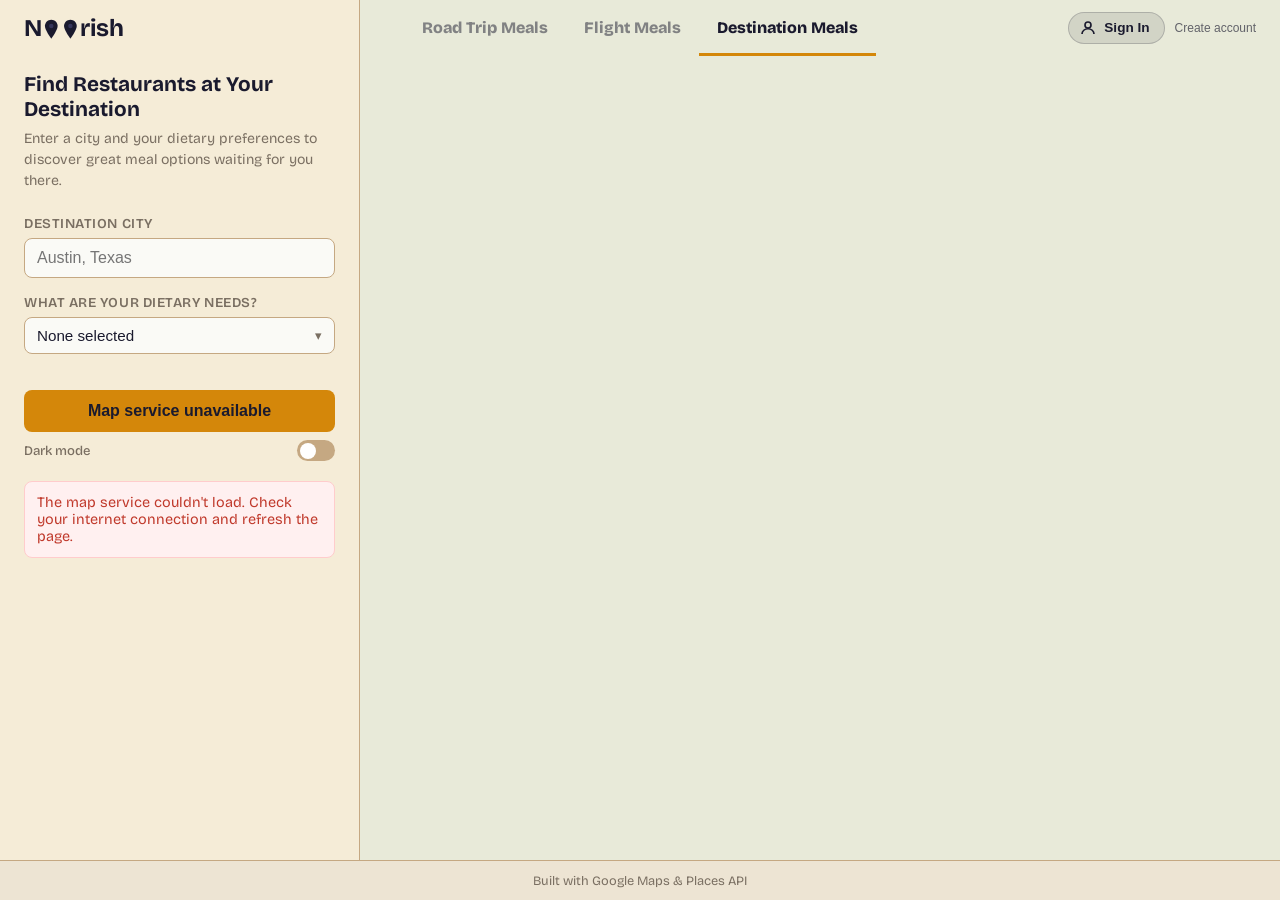
==== commit efc21c68: "Add dark mode, per-page logos, transparent nav, and UI polish - Introduced light/dark mode toggle (t" ====
--- a/destination-meals.html
+++ b/destination-meals.html
@@ -4,37 +4,57 @@
     <meta charset="UTF-8" />
     <meta name="viewport" content="width=device-width, initial-scale=1.0" />
     <title>Destination Meals</title>
+    <link rel="preconnect" href="https://fonts.googleapis.com" />
+    <link rel="preconnect" href="https://fonts.gstatic.com" crossorigin />
+    <link href="https://fonts.googleapis.com/css2?family=Bricolage+Grotesque:opsz,wght@12..96,300;12..96,400;12..96,500;12..96,600;12..96,700&display=swap" rel="stylesheet" />
     <link rel="stylesheet" href="style.css" />
   </head>
 
   <body class="flight-page">
 
-    <!-- HEADER -->
-    <header>
-      <h1>Noorish</h1>
-      <p>Got a trip coming up soon? Your one stop recommendation engine for your dietary needs</p>
-
-      <!-- Signed-out state -->
-      <div id="auth-signed-out" class="auth-header-widget">
-        <button id="auth-btn" class="auth-header-signin">
-          <svg xmlns="http://www.w3.org/2000/svg" width="18" height="18" viewBox="0 0 24 24" fill="none" stroke="currentColor" stroke-width="2.2"><circle cx="12" cy="8" r="4"/><path d="M4 20c0-4 3.6-7 8-7s8 3 8 7"/></svg>
-          Sign In
-        </button>
-        <button id="auth-create-btn" class="auth-header-create">Create account</button>
-      </div>
-
-      <!-- Signed-in state -->
-      <div id="auth-signed-in" class="auth-header-widget hidden">
-        <button id="auth-menu-btn" class="auth-hamburger">
-          <svg xmlns="http://www.w3.org/2000/svg" width="20" height="20" viewBox="0 0 24 24" fill="none" stroke="currentColor" stroke-width="2.2"><line x1="3" y1="6" x2="21" y2="6"/><line x1="3" y1="12" x2="21" y2="12"/><line x1="3" y1="18" x2="21" y2="18"/></svg>
-        </button>
-        <div id="auth-user-menu" class="auth-user-menu hidden">
-          <div id="auth-user-name" class="auth-user-menu-name"></div>
-          <hr class="auth-menu-divider" />
-          <button id="auth-signout-btn" class="auth-signout-btn">Sign Out</button>
-        </div>
-      </div>
-    </header>
+    <nav class="app-nav">
+      <!-- Logo — far left -->
+      <div class="nav-brand">
+        <h1>N<svg class="logo-oo" viewBox="0 0 56 32" xmlns="http://www.w3.org/2000/svg" aria-hidden="true"><path d="M13 1C7.5 1 3 5.5 3 11c0 6.5 10 20 10 20s10-13.5 10-20c0-5.5-4.5-10-10-10z" fill="currentColor"/><circle cx="13" cy="11" r="3.5" fill="var(--color-ink-mid)"/><path d="M43 1C37.5 1 33 5.5 33 11c0 6.5 10 20 10 20s10-13.5 10-20c0-5.5-4.5-10-10-10z" fill="currentColor"/><circle cx="43" cy="11" r="3.5" fill="var(--color-ink-mid)"/></svg>rish</h1>
+      </div>
+
+      <!-- Tabs — centred -->
+      <div class="nav-tabs">
+        <a href="index.html" class="nav-tab">Road Trip Meals</a>
+        <a href="flight-meals.html" class="nav-tab">Flight Meals</a>
+        <a href="destination-meals.html" class="nav-tab nav-tab--active">Destination Meals</a>
+      </div>
+
+      <!-- Auth — far right -->
+      <div class="nav-auth">
+        <div id="auth-signed-out" class="auth-header-widget">
+          <button id="auth-btn" class="auth-header-signin">
+            <svg xmlns="http://www.w3.org/2000/svg" width="18" height="18" viewBox="0 0 24 24" fill="none" stroke="currentColor" stroke-width="2.2"><circle cx="12" cy="8" r="4"/><path d="M4 20c0-4 3.6-7 8-7s8 3 8 7"/></svg>
+            Sign In
+          </button>
+          <button id="auth-create-btn" class="auth-header-create">Create account</button>
+        </div>
+        <div id="auth-signed-in" class="auth-header-widget hidden">
+          <button id="auth-menu-btn" class="auth-hamburger">
+            <svg xmlns="http://www.w3.org/2000/svg" width="20" height="20" viewBox="0 0 24 24" fill="none" stroke="currentColor" stroke-width="2.2"><line x1="3" y1="6" x2="21" y2="6"/><line x1="3" y1="12" x2="21" y2="12"/><line x1="3" y1="18" x2="21" y2="18"/></svg>
+          </button>
+          <div id="auth-user-menu" class="auth-user-menu hidden">
+            <div id="auth-user-name" class="auth-user-menu-name"></div>
+            <hr class="auth-menu-divider" />
+            <button class="auth-menu-item-btn my-trips-open-btn">My Trips</button>
+            <hr class="auth-menu-divider" />
+            <div class="theme-toggle-row">
+              <span class="theme-toggle-label">Dark mode</span>
+              <button class="theme-toggle-btn" aria-label="Toggle dark mode" aria-pressed="false">
+                <span class="theme-toggle-thumb"></span>
+              </button>
+            </div>
+            <hr class="auth-menu-divider" />
+            <button id="auth-signout-btn" class="auth-signout-btn">Sign Out</button>
+          </div>
+        </div>
+      </div>
+    </nav>
 
     <div id="auth-overlay" class="auth-overlay hidden"></div>
     <div id="auth-modal" class="auth-modal hidden">
@@ -46,6 +66,7 @@
           Continue with Google
         </button>
         <div class="auth-divider"><span>or</span></div>
+        <div id="auth-signin-info" class="auth-info hidden"></div>
         <input id="auth-signin-email"    class="auth-input" type="email"    placeholder="Email" />
         <input id="auth-signin-password" class="auth-input" type="password" placeholder="Password" />
         <div id="auth-error-signin" class="auth-error hidden"></div>
@@ -85,14 +106,6 @@
       </div>
     </div>
 
-    <!-- NAV: Destination Meals is the active tab on this page -->
-    <nav class="app-nav">
-      <a href="index.html" class="nav-tab">🗺️ Road Trip Meals</a>
-      <a href="flight-meals.html" class="nav-tab">✈️ Flight Meals</a>
-      <a href="destination-meals.html" class="nav-tab nav-tab--active">📍 Destination Meals</a>
-    </nav>
-
-
     <!-- ── STEP 1: City + dietary preference form ──────────────────────────── -->
     <main class="flight-main" id="dest-main">
 
@@ -110,7 +123,7 @@
               <input
                 type="text"
                 id="dest-city"
-                placeholder="e.g. Austin, TX"
+                placeholder="Austin, Texas"
                 autocomplete="off"
               />
             </div>
@@ -144,6 +157,13 @@
 
             <button type="button" id="dest-search-btn">Find Meal Options</button>
 
+            <div class="theme-toggle-row">
+              <span class="theme-toggle-label">Dark mode</span>
+              <button class="theme-toggle-btn" aria-label="Toggle dark mode" aria-pressed="false">
+                <span class="theme-toggle-thumb"></span>
+              </button>
+            </div>
+
           </form>
 
         </div>
@@ -189,6 +209,7 @@
 
     <!-- destination-meals.js must load BEFORE the Maps API so initDestMeals()
          is defined in time for Google to call it -->
+    <script src="theme.js"></script>
     <script src="destination-meals.js"></script>
 
     <!-- Google Maps API — same key as the other pages.
@@ -203,6 +224,18 @@
     <!-- PlacesService needs a DOM element to attach to -->
     <div id="places-service-target" hidden></div>
     <script type="module" src="auth.js"></script>
+    <script type="module" src="preferences.js"></script>
+    <script type="module" src="trips.js"></script>
+
+    <!-- My Trips slide-in panel -->
+    <div id="trips-overlay" class="trips-overlay hidden"></div>
+    <div id="trips-panel" class="trips-panel hidden">
+      <div class="trips-panel-header">
+        <h2 class="trips-panel-title">My Trips</h2>
+        <button id="trips-panel-close" class="trips-panel-close">✕</button>
+      </div>
+      <div id="trips-panel-body" class="trips-panel-body"></div>
+    </div>
 
   </body>
 </html>
--- a/style.css
+++ b/style.css
@@ -1,3 +1,99 @@
+/* =============================================
+   DESIGN TOKENS — The Connoisseur brand system
+   All colors, surfaces, and borders must use
+   these custom properties. No ad hoc hex codes.
+   ============================================= */
+
+:root {
+  /* Core palette */
+  --color-ink:        #1A1A2E;
+  --color-saffron:    #D4870A;
+  --color-parchment:  #F5ECD7;
+  --color-terracotta: #C8705A;
+  --color-verdigris:  #2E5D4B;
+
+  /* Functional / UI tones */
+  --color-ink-soft:   #2E2E42;
+  --color-ink-mid:    #35355A; /* lighter ink — used for header */
+  --color-sand:       #C5A882;
+  --color-linen:      #EDE4D3;
+  --color-offwhite:   #FAFAF6;
+  --color-muted:      #7A6F62;
+
+  /* Semantic surface aliases */
+  --bg-page:          var(--color-offwhite);
+  --bg-surface:       var(--color-parchment);
+  --bg-surface-alt:   var(--color-linen);
+  --bg-inverse:       var(--color-ink);
+
+  /* Semantic text aliases */
+  --text-primary:     var(--color-ink);
+  --text-secondary:   var(--color-muted);
+  --text-inverse:     var(--color-parchment);
+  --text-accent:      var(--color-saffron);
+
+  /* Border aliases */
+  --border-default:   var(--color-sand);
+  --border-subtle:    rgba(197, 168, 130, 0.35);
+
+  /* Action aliases */
+  --action-primary:       var(--color-saffron);
+  --action-primary-hover: #B8720A;
+  --action-secondary:     var(--color-terracotta);
+  --action-success:       var(--color-verdigris);
+}
+
+
+/* =============================================
+   DARK MODE — override surface and text tokens
+   Activated by [data-theme="dark"] on <html>
+   ============================================= */
+
+[data-theme="dark"] {
+  --bg-page:          #0F0F1A;
+  --bg-surface:       #1A1A2E;
+  --bg-surface-alt:   #25253D;
+  --bg-inverse:       var(--color-parchment);
+  --text-primary:     var(--color-parchment);
+  --text-secondary:   rgba(245, 236, 215, 0.55);
+  --text-inverse:     var(--color-ink);
+  --border-default:   rgba(245, 236, 215, 0.15);
+  --border-subtle:    rgba(245, 236, 215, 0.07);
+  --color-offwhite:   #1A1A2E;
+  --color-linen:      #25253D;
+  --color-muted:      rgba(245, 236, 215, 0.5);
+  --action-primary-hover: #E09520;
+}
+
+/* Nav in dark mode — transparent bg already works since page is dark,
+   text should be parchment by default */
+[data-theme="dark"] .nav-brand h1                { color: #1A1A2E; }
+[data-theme="dark"] .nav-tab                     { color: rgba(26, 26, 46, 0.5); }
+[data-theme="dark"] .nav-tab:hover               { color: #1A1A2E; }
+[data-theme="dark"] .nav-tab--active             { color: #1A1A2E; }
+[data-theme="dark"] .app-nav:hover               { background: #1A1A2E; }
+[data-theme="dark"] .app-nav:hover .nav-tab      { color: rgba(245, 236, 215, 0.55); }
+[data-theme="dark"] .app-nav:hover .nav-tab:hover,
+[data-theme="dark"] .app-nav:hover .nav-tab--active { color: var(--color-parchment); }
+[data-theme="dark"] .app-nav:hover .nav-brand h1 { color: var(--color-parchment); }
+[data-theme="dark"] .auth-header-signin {
+  background:   rgba(26, 26, 46, 0.08);
+  color:        #1A1A2E;
+  border-color: rgba(26, 26, 46, 0.2);
+}
+[data-theme="dark"] .auth-hamburger   { color: #1A1A2E; }
+[data-theme="dark"] .auth-header-create { color: rgba(26, 26, 46, 0.6); }
+
+/* Results header — keep parchment background + dark ink text in dark mode */
+[data-theme="dark"] .flight-results-header {
+  background: var(--color-parchment);
+  border-bottom-color: rgba(26, 26, 46, 0.15);
+}
+[data-theme="dark"] .flight-route-summary { color: #1A1A2E; }
+[data-theme="dark"] .flight-back-btn      { color: #1A1A2E; }
+[data-theme="dark"] .flight-back-btn:hover { color: #1A1A2E; opacity: 0.7; }
+
+
 /* =============================================
    GLOBAL STYLES
    These apply to the whole page
@@ -12,9 +108,9 @@
 }
 
 body {
-  font-family: -apple-system, BlinkMacSystemFont, "Segoe UI", sans-serif;
-  background-color: #f5f5f0;
-  color: #333;
+  font-family: "Bricolage Grotesque", -apple-system, BlinkMacSystemFont, "Segoe UI", sans-serif;
+  background-color: var(--bg-page);
+  color: var(--text-primary);
   height: 100vh;      /* lock to viewport — prevents the page from scrolling */
   overflow: hidden;   /* any scrolling happens inside the sidebar, not the page */
   display: flex;
@@ -23,52 +119,117 @@
 
 
 /* =============================================
-   NAV TABS
-   The tab bar that sits between the header and the page content.
+   NAV BAR — permanent top bar (replaces the old header)
+   Three-column grid: logo | tabs | auth
    ============================================= */
 
 .app-nav {
-  display: flex;
-  background: #1e4420; /* slightly darker than the header green */
+  display: grid;
+  grid-template-columns: 1fr auto 1fr;
+  align-items: center;
+  background: transparent;
   padding: 0 24px;
+  min-height: 56px;
+  position: absolute;
+  top: 0;
+  left: 0;
+  right: 0;
+  z-index: 50;
+  transition: background 0.2s;
+  pointer-events: none; /* clicks pass through to content beneath */
+}
+
+.app-nav:hover {
+  background: #1A1A2E;
+  pointer-events: all;
+}
+
+/* Re-enable clicks on all interactive nav elements */
+.nav-brand,
+.nav-tabs,
+.nav-tab,
+.nav-auth,
+.auth-header-widget,
+.auth-header-signin,
+.auth-header-create,
+.auth-hamburger {
+  pointer-events: all;
+}
+
+/* ── Logo (left column) ── */
+.nav-brand {
+  display: flex;
+  align-items: center;
+}
+
+.nav-brand h1 {
+  font-size: 1.5rem;
+  color: var(--color-ink);
+  margin: 0;
+  line-height: 1;
+  transition: color 0.2s;
+}
+
+.app-nav:hover .nav-brand h1 {
+  color: var(--color-parchment);
+}
+
+/* ── Tabs (centre column) ── */
+.nav-tabs {
+  display: flex;
+  align-items: center;
 }
 
 .nav-tab {
   display: inline-block;
-  padding: 12px 20px;
-  font-size: 0.9rem;
-  font-weight: 600;
-  color: rgba(255, 255, 255, 0.65);
+  padding: 0 18px;
+  height: 56px;
+  line-height: 56px;
+  font-size: 1rem;
+  font-weight: 800;
+  color: rgba(26, 26, 46, 0.5);
   text-decoration: none;
   border-bottom: 3px solid transparent;
   transition: color 0.15s, border-color 0.15s;
 }
 
 .nav-tab:hover {
-  color: rgba(255, 255, 255, 0.9);
-}
-
-/* The currently active tab gets a white underline and full opacity */
+  color: var(--color-ink);
+}
+
 .nav-tab--active {
-  color: white;
-  border-bottom-color: white;
-}
-
-
-/* =============================================
-   HEADER
-   ============================================= */
-
-header {
-  background-color: #2c5f2e; /* dark green */
-  color: white;
-  padding: 20px 30px;
-  text-align: center;
-}
-
-header h1 {
-  font-size: 2rem;
-  margin-bottom: 6px;
+  color: var(--color-ink);
+  border-bottom-color: var(--color-saffron);
+}
+
+.app-nav:hover .nav-tab {
+  color: rgba(245, 236, 215, 0.55);
+}
+
+.app-nav:hover .nav-tab:hover {
+  color: var(--color-parchment);
+}
+
+.app-nav:hover .nav-tab--active {
+  color: var(--color-parchment);
+}
+
+/* ── Auth (right column) ── */
+.nav-auth {
+  display: flex;
+  justify-content: flex-end;
+  align-items: center;
+  position: relative; /* anchor for the dropdown menu */
+}
+
+
+/* The "oo" slot in the Noorish wordmark — sized to match lowercase letters */
+.logo-oo {
+  height: 0.85em;
+  width: auto;
+  display: inline-block;
+  vertical-align: -0.15em;
+  margin: 0 0.05em;
 }
 
 header p {
@@ -96,16 +257,17 @@
 .sidebar {
   width: 360px;
   min-width: 300px;
-  background: white;
+  background: var(--bg-surface);
   padding: 24px;
+  padding-top: 72px; /* clear the floating nav bar */
   overflow-y: auto;   /* scroll if content is taller than screen */
-  border-right: 1px solid #ddd;
+  border-right: 1px solid var(--border-default);
 }
 
 .sidebar h2 {
   font-size: 1.2rem;
   margin-bottom: 20px;
-  color: #2c5f2e;
+  color: var(--text-primary);
 }
 
 
@@ -121,7 +283,7 @@
   display: block;
   font-size: 0.85rem;
   font-weight: 600;
-  color: #555;
+  color: var(--text-secondary);
   margin-bottom: 6px;
   text-transform: uppercase;
   letter-spacing: 0.04em;
@@ -131,18 +293,18 @@
 input[type="number"] {
   width: 100%;
   padding: 10px 12px;
-  border: 1.5px solid #ddd;
+  border: 1.5px solid var(--border-default);
   border-radius: 8px;
   font-size: 1rem;
-  background: #fafafa;
+  background: var(--bg-page);
   transition: border-color 0.2s;
 }
 
 input[type="text"]:focus,
 input[type="number"]:focus {
   outline: none;
-  border-color: #2c5f2e;
-  background: white;
+  border-color: var(--action-primary);
+  background: var(--color-offwhite);
 }
 
 /* ── Dietary preference dropdown ── */
@@ -158,11 +320,11 @@
   justify-content: space-between;
   align-items: center;
   padding: 9px 12px;
-  background: white;
-  border: 1.5px solid #ddd;
+  background: var(--color-offwhite);
+  border: 1.5px solid var(--border-default);
   border-radius: 8px;
   font-size: 0.95rem;
-  color: #333;
+  color: var(--text-primary);
   cursor: pointer;
   text-align: left;
   transition: border-color 0.2s;
@@ -170,14 +332,14 @@
 
 .diet-toggle:hover,
 .diet-toggle:focus {
-  border-color: #2c5f2e;
+  border-color: var(--action-primary);
   outline: none;
 }
 
 /* Arrow icon rotates when open */
 .diet-toggle-arrow {
   font-size: 0.8rem;
-  color: #888;
+  color: var(--color-muted);
   transition: transform 0.2s;
   flex-shrink: 0;
 }
@@ -188,7 +350,7 @@
 
 /* Merge toggle bottom border with list top border when open */
 .diet-dropdown.open .diet-toggle {
-  border-color: #2c5f2e;
+  border-color: var(--action-primary);
   border-bottom-left-radius: 0;
   border-bottom-right-radius: 0;
 }
@@ -196,10 +358,10 @@
 /* Checkbox list — hidden until dropdown is opened */
 .diet-options-list {
   display: none;
-  border: 1.5px solid #2c5f2e;
+  border: 1.5px solid var(--action-primary);
   border-top: none;
   border-radius: 0 0 8px 8px;
-  background: white;
+  background: var(--color-offwhite);
   padding: 4px 0;
   max-height: 220px;
   overflow-y: auto;
@@ -216,19 +378,19 @@
   gap: 10px;
   padding: 8px 12px;
   font-size: 0.95rem;
-  color: #333;
+  color: var(--text-primary);
   cursor: pointer;
   transition: background 0.1s;
 }
 
 .diet-option:hover {
-  background: #f3f7f3;
+  background: var(--bg-surface-alt);
 }
 
 .diet-option input[type="checkbox"] {
   width: 16px;
   height: 16px;
-  accent-color: #2c5f2e;
+  accent-color: var(--action-primary);
   cursor: pointer;
   flex-shrink: 0;
 }
@@ -238,7 +400,7 @@
 /* The two-button selector that switches between interval and custom mode */
 .mode-toggle {
   display: flex;
-  border: 1.5px solid #ddd;
+  border: 1.5px solid var(--border-default);
   border-radius: 8px;
   overflow: hidden;
 }
@@ -246,11 +408,11 @@
 .mode-btn {
   flex: 1;
   padding: 10px 12px;
-  background: white;
+  background: var(--color-offwhite);
   border: none;
   font-size: 0.88rem;
   font-weight: 600;
-  color: #888;
+  color: var(--color-muted);
   cursor: pointer;
   transition: background 0.15s, color 0.15s;
   text-align: center;
@@ -258,18 +420,18 @@
 
 /* Divider between the two buttons */
 .mode-btn:first-child {
-  border-right: 1.5px solid #ddd;
+  border-right: 1.5px solid var(--border-default);
 }
 
 /* The currently selected mode */
 .mode-btn--active {
-  background: #2c5f2e;
-  color: white;
+  background: var(--action-primary);
+  color: var(--color-ink);
 }
 
 .mode-btn:not(.mode-btn--active):hover {
-  background: #f3f7f3;
-  color: #333;
+  background: var(--bg-surface-alt);
+  color: var(--text-primary);
 }
 
 /* ── Custom waypoints input (shown in "Add My Own Stops" mode) ─────────────── */
@@ -282,19 +444,20 @@
 
 .waypoint-input-row button {
   padding: 9px 16px;
-  background: #2c5f2e;
-  color: white;
-  border: none;
+  background: transparent;
+  color: var(--color-ink);
+  border: 1px solid var(--color-ink);
   border-radius: 8px;
   font-size: 0.9rem;
   font-weight: 600;
   cursor: pointer;
   white-space: nowrap;
-  transition: background 0.2s;
+  transition: background 0.2s, color 0.2s;
 }
 
 .waypoint-input-row button:hover {
-  background: #1e4420;
+  background: var(--color-ink);
+  color: var(--color-parchment);
 }
 
 /* The list of cities the user has added */
@@ -307,11 +470,11 @@
   justify-content: space-between;
   align-items: center;
   padding: 8px 10px;
-  background: #f3f7f3;
+  background: var(--bg-surface-alt);
   border-radius: 6px;
   margin-bottom: 6px;
   font-size: 0.9rem;
-  color: #333;
+  color: var(--text-primary);
 }
 
 /* ── Suggested layover airports ────────────────────────────────────────────── */
@@ -324,7 +487,7 @@
 .suggestions-label {
   font-size: 0.78rem;
   font-weight: 600;
-  color: #aaa;
+  color: var(--color-muted);
   text-transform: uppercase;
   letter-spacing: 0.05em;
   margin-bottom: 8px;
@@ -343,16 +506,16 @@
   align-items: center;
   gap: 6px;
   padding: 5px 10px;
-  background: white;
-  border: 1.5px solid #c4ddc4;
+  background: var(--color-offwhite);
+  border: 1.5px solid var(--border-default);
   border-radius: 20px;
   cursor: pointer;
   transition: background 0.15s, border-color 0.15s;
 }
 
 .suggestion-chip:hover:not(:disabled) {
-  background: #f3f7f3;
-  border-color: #2c5f2e;
+  background: var(--bg-surface-alt);
+  border-color: var(--action-primary);
 }
 
 .suggestion-chip:disabled {
@@ -360,25 +523,25 @@
   cursor: default;
 }
 
-/* Airport code — bold green */
+/* Airport code */
 .chip-code {
   font-size: 0.82rem;
   font-weight: 700;
-  color: #2c5f2e;
+  color: var(--action-success);
   letter-spacing: 0.04em;
 }
 
-/* City name — grey */
+/* City name */
 .chip-name {
   font-size: 0.78rem;
-  color: #777;
+  color: var(--text-secondary);
 }
 
 /* The × remove button on each waypoint */
 .waypoint-remove-btn {
   background: none;
   border: none;
-  color: #aaa;
+  color: var(--color-muted);
   font-size: 1.1rem;
   line-height: 1;
   padding: 0 2px;
@@ -393,8 +556,8 @@
   width: 100%;
   padding: 12px;
   margin-top: 8px;
-  background-color: #2c5f2e;
-  color: white;
+  background-color: var(--action-primary);
+  color: var(--color-ink);
   border: none;
   border-radius: 8px;
   font-size: 1rem;
@@ -404,12 +567,12 @@
 }
 
 button#search-btn:hover {
-  background-color: #1e4420;
+  background-color: var(--action-primary-hover);
 }
 
 /* Show a "loading" cursor while the app is working */
 button#search-btn:disabled {
-  background-color: #888;
+  background-color: var(--color-muted);
   cursor: wait;
 }
 
@@ -425,7 +588,7 @@
 #results h2 {
   font-size: 1.1rem;
   margin-bottom: 14px;
-  color: #2c5f2e;
+  color: var(--text-primary);
 }
 
 #stops-list {
@@ -434,8 +597,8 @@
 
 /* Each individual stop card */
 .stop-card {
-  background: #f9f9f6;
-  border: 1px solid #e0e0d8;
+  background: var(--bg-surface-alt);
+  border: 1px solid var(--border-default);
   border-radius: 10px;
   padding: 14px;
   margin-bottom: 12px;
@@ -444,7 +607,7 @@
 .stop-card .stop-number {
   font-size: 1rem;
   font-weight: 700;
-  color: #2c5f2e;
+  color: var(--action-success);
   margin-bottom: 8px;
   display: flex;
   align-items: center;
@@ -455,8 +618,8 @@
 .stop-badge {
   font-size: 0.7rem;
   font-weight: 600;
-  color: #888;
-  background: #eee;
+  color: var(--color-muted);
+  background: var(--bg-surface-alt);
   border-radius: 4px;
   padding: 1px 5px;
   letter-spacing: 0.02em;
@@ -470,17 +633,17 @@
 
 .stop-card .restaurant-address {
   font-size: 0.85rem;
-  color: #666;
+  color: var(--text-secondary);
   margin-bottom: 6px;
 }
 
 .stop-card .restaurant-meta {
   font-size: 0.82rem;
-  color: #888;
+  color: var(--color-muted);
 }
 
 .stop-card .rating {
-  color: #f4a261;
+  color: var(--color-saffron);
   font-weight: 600;
 }
 
@@ -491,13 +654,13 @@
 
 /* Thin divider line between options */
 .restaurant-option--divider {
-  border-bottom: 1px solid #ececec;
+  border-bottom: 1px solid var(--color-linen);
   padding-bottom: 10px;
   margin-bottom: 2px;
 }
 
 .restaurant-option:hover {
-  background: #f3f7f3;
+  background: var(--bg-surface-alt);
   border-radius: 6px;
   padding-left: 6px;
   margin-left: -6px;
@@ -505,24 +668,24 @@
 
 /* Highlighted state when an option is clicked */
 .restaurant-option.selected {
-  background: #fef3ec;
+  background: var(--bg-surface-alt);
   border-radius: 6px;
   padding-left: 6px;
   margin-left: -6px;
 }
 
 .restaurant-option.selected .option-label {
-  color: #f4a261;
+  color: var(--color-saffron);
 }
 
 /* Distance from route shown inline next to the rating */
 .distance-from-route {
-  color: #888;
+  color: var(--color-muted);
 }
 
 /* Today's hours shown inline next to the rating */
 .today-hours {
-  color: #555;
+  color: var(--text-secondary);
 }
 
 /* "See all hours" expandable section */
@@ -532,7 +695,7 @@
 }
 
 .all-hours summary {
-  color: #2c5f2e;
+  color: var(--text-accent);
   cursor: pointer;
   font-weight: 600;
   font-size: 0.8rem;
@@ -548,7 +711,7 @@
   margin-top: 7px;
   font-size: 0.82rem;
   font-weight: 600;
-  color: #2c5f2e;
+  color: var(--text-accent);
   text-decoration: none;
 }
 
@@ -567,16 +730,16 @@
 }
 
 .maps-links-label {
-  color: #888;
+  color: var(--color-muted);
 }
 
 .maps-link {
   display: inline-block;
   padding: 2px 9px;
-  border: 1px solid #c4ddc4;
+  border: 1px solid var(--border-default);
   border-radius: 12px;
-  background: #f3f7f3;
-  color: #2c5f2e;
+  background: var(--bg-surface-alt);
+  color: var(--action-success);
   font-size: 0.78rem;
   font-weight: 600;
   text-decoration: none;
@@ -584,9 +747,9 @@
 }
 
 .maps-link:hover {
-  background: #2c5f2e;
-  color: white;
-  border-color: #2c5f2e;
+  background: var(--action-success);
+  color: var(--color-parchment);
+  border-color: var(--action-success);
 }
 
 /* "Order online" pill buttons — same layout as maps-links but styled red */
@@ -606,17 +769,17 @@
   list-style: none;
   margin-top: 6px;
   padding: 8px 10px;
-  background: #f3f7f3;
+  background: var(--bg-surface-alt);
   border-radius: 6px;
   line-height: 1.7;
-  color: #555;
+  color: var(--text-secondary);
 }
 
 /* Small "Option A / B / C" label */
 .option-label {
   font-size: 0.72rem;
   font-weight: 700;
-  color: #2c5f2e;
+  color: var(--action-success);
   text-transform: uppercase;
   letter-spacing: 0.06em;
   margin-bottom: 3px;
@@ -647,10 +810,10 @@
   align-items: center;
   justify-content: center;
   gap: 12px;
-  background: #f5f5f0;
+  background: var(--bg-page);
   text-align: center;
   padding: 40px;
-  color: #555;
+  color: var(--text-secondary);
 }
 
 .map-error-icon {
@@ -660,7 +823,7 @@
 
 #map-error h2 {
   font-size: 1.3rem;
-  color: #333;
+  color: var(--text-primary);
 }
 
 #map-error p {
@@ -672,7 +835,7 @@
 /* Small summary line above the stops list: "1,243 mile route · 8 stops" */
 .route-summary {
   font-size: 0.85rem;
-  color: #888;
+  color: var(--color-muted);
   margin-bottom: 14px;
 }
 
@@ -680,33 +843,34 @@
 .refresh-options-row {
   margin-top: 10px;
   padding-top: 10px;
-  border-top: 1px solid #ececec;
+  border-top: 1px solid var(--color-linen);
   text-align: center;
 }
 
 .refresh-options-btn {
   background: none;
   border: none;
-  color: #aaa;
+  color: var(--color-muted);
   font-size: 0.78rem;
   cursor: pointer;
   padding: 0;
 }
 
 .refresh-options-btn:hover {
-  color: #2c5f2e;
+  color: var(--text-accent);
   text-decoration: underline;
 }
 
 .refresh-options-btn:disabled {
-  color: #ccc;
+  color: var(--color-muted);
+  opacity: 0.5;
   cursor: default;
   text-decoration: none;
 }
 
 /* A stop card where no restaurant was found */
 .stop-card--empty .restaurant-name {
-  color: #aaa;
+  color: var(--color-muted);
 }
 
 /* Collapsible stop cards */
@@ -726,7 +890,7 @@
 .stop-toggle-arrow {
   margin-left: auto;
   font-size: 1rem;
-  color: #888;
+  color: var(--color-muted);
   transition: transform 0.2s ease;
 }
 
@@ -738,9 +902,9 @@
   display: inline-block;
   font-size: 0.75rem;
   font-weight: 600;
-  color: #5a5a5a;
-  background: #f4f4f4;
-  border: 1px solid #ddd;
+  color: var(--text-secondary);
+  background: var(--bg-surface-alt);
+  border: 1px solid var(--border-default);
   border-radius: 20px;
   padding: 2px 10px;
   margin-top: 4px;
@@ -763,7 +927,7 @@
 /* Show a loading spinner message */
 .loading-message {
   text-align: center;
-  color: #888;
+  color: var(--color-muted);
   padding: 20px 0;
   font-size: 0.95rem;
 }
@@ -787,19 +951,19 @@
 #custom-stop-section {
   margin-top: 24px;
   padding-top: 20px;
-  border-top: 1px solid #e0e0d8;
+  border-top: 1px solid var(--border-default);
 }
 
 #custom-stop-section h3 {
   font-size: 1rem;
   font-weight: 700;
-  color: #2c5f2e;
+  color: var(--text-primary);
   margin-bottom: 6px;
 }
 
 .custom-stop-hint {
   font-size: 0.82rem;
-  color: #888;
+  color: var(--color-muted);
   margin-bottom: 12px;
   line-height: 1.5;
 }
@@ -812,45 +976,48 @@
 .custom-stop-form input {
   flex: 1;
   padding: 9px 12px;
-  border: 1.5px solid #ddd;
+  border: 1.5px solid var(--border-default);
   border-radius: 8px;
   font-size: 0.95rem;
-  background: #fafafa;
+  background: var(--bg-page);
   transition: border-color 0.2s;
 }
 
 .custom-stop-form input:focus {
   outline: none;
-  border-color: #2c5f2e;
-  background: white;
+  border-color: var(--action-primary);
+  background: var(--color-offwhite);
 }
 
 .custom-stop-form button {
   padding: 9px 16px;
-  background: #2c5f2e;
-  color: white;
-  border: none;
+  background: transparent;
+  color: var(--color-ink);
+  border: 1px solid var(--color-ink);
   border-radius: 8px;
   font-size: 0.9rem;
   font-weight: 600;
   cursor: pointer;
   white-space: nowrap;
-  transition: background 0.2s;
+  transition: background 0.2s, color 0.2s;
 }
 
 .custom-stop-form button:hover {
-  background: #1e4420;
+  background: var(--color-ink);
+  color: var(--color-parchment);
 }
 
 .custom-stop-form button:disabled {
-  background: #888;
+  background: var(--color-muted);
+  color: var(--color-parchment);
+  border-color: var(--color-muted);
   cursor: wait;
 }
 
-/* "Custom" badge — teal instead of grey to distinguish from numbered stops */
+/* "Custom" badge */
 .stop-badge--custom {
-  background: #e0f0f0;
-  color: #2a7a7a;
+  background: var(--bg-surface-alt);
+  color: var(--action-success);
 }
 
 
@@ -877,10 +1044,11 @@
 .flight-form-column {
   width: 360px;
   min-width: 300px;
-  background: white;
+  background: var(--bg-surface);
   padding: 24px;
+  padding-top: 72px; /* clear the floating nav bar */
   overflow-y: auto;
-  border-right: 1px solid #ddd;
+  border-right: 1px solid var(--border-default);
 }
 
 /* Right column — preview map fills remaining space */
@@ -918,7 +1086,7 @@
   display: flex;
   gap: 6px;
   margin-bottom: 24px;
-  border-bottom: 2px solid #ececec;
+  border-bottom: 2px solid var(--color-linen);
   padding-bottom: 0;
 }
 
@@ -928,7 +1096,7 @@
   padding: 8px 16px;
   font-size: 0.9rem;
   font-weight: 600;
-  color: #888;
+  color: var(--color-muted);
   cursor: pointer;
   border-bottom: 2px solid transparent;
   margin-bottom: -2px; /* sits flush with the container border-bottom */
@@ -937,23 +1105,23 @@
 }
 
 .mode-tab:hover {
-  color: #444;
+  color: var(--text-primary);
 }
 
 .mode-tab--active {
-  color: #2c5f2e;
-  border-bottom-color: #2c5f2e;
+  color: var(--action-primary);
+  border-bottom-color: var(--action-primary);
 }
 
 .flight-card h2 {
   font-size: 1.3rem;
-  color: #2c5f2e;
+  color: var(--text-primary);
   margin-bottom: 6px;
 }
 
 .flight-card-hint {
   font-size: 0.88rem;
-  color: #888;
+  color: var(--color-muted);
   margin-bottom: 24px;
   line-height: 1.5;
 }
@@ -971,13 +1139,12 @@
   top: 100%;
   left: 0;
   right: 0;
-  background: white;
-  border: 1.5px solid #2c5f2e;
+  background: var(--color-offwhite);
+  border: 1.5px solid var(--action-primary);
   border-top: none;
   border-radius: 0 0 8px 8px;
   list-style: none;
   z-index: 200;
-  box-shadow: 0 6px 16px rgba(0, 0, 0, 0.1);
   overflow: hidden;
 }
 
@@ -988,7 +1155,7 @@
   gap: 2px;
   padding: 10px 12px;
   cursor: pointer;
-  border-bottom: 1px solid #f0f0f0;
+  border-bottom: 1px solid var(--color-linen);
 }
 
 .airport-dropdown-item:last-child {
@@ -996,21 +1163,21 @@
 }
 
 .airport-dropdown-item:hover {
-  background: #f3f7f3;
+  background: var(--bg-surface-alt);
 }
 
 /* The bold 3-letter code shown on the first line */
 .dropdown-code {
   font-size: 0.95rem;
   font-weight: 700;
-  color: #2c5f2e;
+  color: var(--action-success);
   letter-spacing: 0.06em;
 }
 
 /* "City · Full Airport Name" shown on the second line */
 .dropdown-info {
   font-size: 0.78rem;
-  color: #888;
+  color: var(--color-muted);
 }
 
 /* Departure and arrival inputs sit side by side with an arrow between them */
@@ -1028,7 +1195,7 @@
 
 .airport-arrow {
   font-size: 1.4rem;
-  color: #aaa;
+  color: var(--color-muted);
   padding-bottom: 10px;
   flex-shrink: 0;
 }
@@ -1037,27 +1204,27 @@
 .airport-input {
   width: 100%;
   padding: 10px 12px;
-  border: 1.5px solid #ddd;
+  border: 1.5px solid var(--border-default);
   border-radius: 8px;
   font-size: 1.1rem;
   font-weight: 700;
   letter-spacing: 0.08em;
   text-transform: uppercase;
-  background: #fafafa;
+  background: var(--bg-page);
   transition: border-color 0.2s;
 }
 
 .airport-input:focus {
   outline: none;
-  border-color: #2c5f2e;
-  background: white;
+  border-color: var(--action-primary);
+  background: var(--color-offwhite);
 }
 
 /* Small grey "(optional, up to 3)" note next to the Layovers label */
 .label-optional {
   font-weight: 400;
   font-size: 0.8rem;
-  color: #aaa;
+  color: var(--color-muted);
   text-transform: none;
   letter-spacing: 0;
 }
@@ -1079,19 +1246,29 @@
 .layover-label {
   font-size: 0.82rem;
   font-weight: 600;
-  color: #888;
+  color: var(--color-muted);
   white-space: nowrap;
   min-width: 62px;
 }
 
-.layover-row .airport-input {
+.layover-input-wrap {
   flex: 1;
+  position: relative;
+}
+
+.layover-input-wrap .airport-input {
+  width: 100%;
+  box-sizing: border-box;
+}
+
+.layover-input-wrap .airport-dropdown {
+  right: 0;
 }
 
 .layover-remove-btn {
   background: none;
   border: none;
-  color: #bbb;
+  color: var(--color-muted);
   font-size: 1.2rem;
   line-height: 1;
   padding: 0 4px;
@@ -1107,7 +1284,7 @@
 .add-layover-btn {
   background: none;
   border: none;
-  color: #2c5f2e;
+  color: var(--text-accent);
   font-size: 0.88rem;
   font-weight: 600;
   padding: 0;
@@ -1124,8 +1301,8 @@
   width: 100%;
   padding: 12px;
   margin-top: 20px;
-  background-color: #2c5f2e;
-  color: white;
+  background-color: var(--action-primary);
+  color: var(--color-ink);
   border: none;
   border-radius: 8px;
   font-size: 1rem;
@@ -1136,7 +1313,7 @@
 
 #dest-search-btn:hover,
 #flight-search-btn:hover {
-  background-color: #1e4420;
+  background-color: var(--action-primary-hover);
 }
 
 /* ── Step 2: Results ───────────────────────────────────────────────────────── */
@@ -1144,7 +1321,7 @@
 /* "Filtered for: [Keto] [Gluten Free]" row that appears at the top of each card */
 .flight-filter-row {
   font-size: 0.8rem;
-  color: #888;
+  color: var(--color-muted);
   margin-bottom: 12px;
   display: flex;
   flex-wrap: wrap;
@@ -1152,16 +1329,16 @@
   gap: 6px;
 }
 
-/* Each selected dietary preference shown as a small green pill */
+/* Each selected dietary preference shown as a small pill */
 .diet-tag {
   display: inline-block;
-  background: #e8f2e8;
-  color: #2c5f2e;
+  background: var(--bg-surface-alt);
+  color: var(--action-success);
   font-size: 0.75rem;
   font-weight: 600;
   padding: 2px 8px;
   border-radius: 20px;
-  border: 1px solid #c4ddc4;
+  border: 1px solid var(--border-subtle);
 }
 
 .diet-mention-badge {
@@ -1183,7 +1360,7 @@
 
 /* Thin line between restaurant rows */
 .flight-restaurant-item--divider {
-  border-bottom: 1px solid #ececec;
+  border-bottom: 1px solid var(--color-linen);
   padding-bottom: 12px;
   margin-bottom: 2px;
 }
@@ -1200,13 +1377,13 @@
 .flight-restaurant-name {
   font-size: 0.97rem;
   font-weight: 600;
-  color: #222;
+  color: var(--text-primary);
 }
 
 .flight-restaurant-rating {
   font-size: 0.85rem;
   font-weight: 600;
-  color: #f4a261;
+  color: var(--color-saffron);
   white-space: nowrap;
   flex-shrink: 0;
 }
@@ -1214,7 +1391,7 @@
 /* Cuisine type shown in small grey text below the name */
 .flight-cuisine-type {
   font-size: 0.82rem;
-  color: #888;
+  color: var(--color-muted);
   margin-bottom: 5px;
 }
 
@@ -1228,11 +1405,11 @@
 }
 
 .flight-terminal {
-  color: #555;
+  color: var(--text-secondary);
 }
 
 .flight-gate {
-  color: #555;
+  color: var(--text-secondary);
 }
 
 /* Collapsible hours section */
@@ -1245,7 +1422,7 @@
   border: none;
   padding: 0;
   font-size: 0.82rem;
-  color: #3a7bd5;
+  color: var(--text-accent);
   cursor: pointer;
   display: flex;
   align-items: center;
@@ -1264,10 +1441,10 @@
   list-style: none;
   margin: 6px 0 0 0;
   padding: 8px 10px;
-  background: #f8f8f8;
+  background: var(--bg-surface-alt);
   border-radius: 6px;
   font-size: 0.80rem;
-  color: #555;
+  color: var(--text-secondary);
   line-height: 1.7;
 }
 
@@ -1278,7 +1455,7 @@
 /* Loading state shown while the API call is in progress */
 .flight-airport-loading {
   font-size: 0.88rem;
-  color: #888;
+  color: var(--color-muted);
   padding: 16px;
   text-align: center;
 }
@@ -1305,7 +1482,7 @@
   align-items: center;
   gap: 20px;
   padding: 14px 24px;
-  border-bottom: 1px solid #e5e7eb;
+  border-bottom: 1px solid var(--border-default);
   flex-shrink: 0;
 }
 
@@ -1323,7 +1500,7 @@
   min-width: 300px;
   display: flex;
   flex-direction: column;
-  border-right: 1px solid #e5e7eb;
+  border-right: 1px solid var(--border-default);
   overflow: hidden;
 }
 
@@ -1353,7 +1530,7 @@
 .flight-back-btn {
   background: none;
   border: none;
-  color: #2c5f2e;
+  color: var(--text-accent);
   font-size: 0.9rem;
   font-weight: 600;
   cursor: pointer;
@@ -1369,7 +1546,7 @@
 .flight-route-summary {
   font-size: 1rem;
   font-weight: 700;
-  color: #333;
+  color: var(--text-primary);
   letter-spacing: 0.04em;
 }
 
@@ -1386,10 +1563,10 @@
   padding: 8px 12px;
   font-size: 0.82rem;
   font-weight: 600;
-  border: 1.5px solid #d1d5db;
+  border: 1.5px solid var(--border-default);
   border-radius: 8px;
-  background: white;
-  color: #555;
+  background: var(--color-offwhite);
+  color: var(--text-secondary);
   cursor: pointer;
   transition: background 0.15s, color 0.15s, border-color 0.15s;
   white-space: nowrap;
@@ -1398,14 +1575,14 @@
 }
 
 .airport-filter-btn:hover {
-  border-color: #2c5f2e;
-  color: #2c5f2e;
+  border-color: var(--action-primary);
+  color: var(--action-primary);
 }
 
 .airport-filter-btn--active {
-  background: #2c5f2e;
-  border-color: #2c5f2e;
-  color: white;
+  background: var(--action-primary);
+  border-color: var(--action-primary);
+  color: var(--color-ink);
 }
 
 /* Small "Departure" / "Arrival" / "Layover" badge inside each airport card header */
@@ -1416,8 +1593,8 @@
   font-size: 0.7rem;
   font-weight: 600;
   border-radius: 20px;
-  background: #f0f4f0;
-  color: #2c5f2e;
+  background: var(--bg-surface-alt);
+  color: var(--action-success);
   vertical-align: middle;
   text-transform: uppercase;
   letter-spacing: 0.05em;
@@ -1425,8 +1602,8 @@
 
 /* One card per airport */
 .flight-airport-card {
-  background: white;
-  border: 1px solid #e0e0d8;
+  background: var(--bg-surface-alt);
+  border: 1px solid var(--border-default);
   border-radius: 12px;
   padding: 24px;
   margin-bottom: 16px;
@@ -1452,7 +1629,7 @@
 .flight-airport-toggle-arrow {
   margin-left: auto;
   font-size: 1rem;
-  color: #888;
+  color: var(--color-muted);
   transition: transform 0.2s ease;
 }
 
@@ -1464,9 +1641,9 @@
   display: inline-block;
   font-size: 0.75rem;
   font-weight: 600;
-  color: #5a5a5a;
-  background: #f4f4f4;
-  border: 1px solid #ddd;
+  color: var(--text-secondary);
+  background: var(--bg-surface-alt);
+  border: 1px solid var(--border-default);
   border-radius: 20px;
   padding: 2px 10px;
   margin-top: 4px;
@@ -1480,14 +1657,14 @@
 
 .add-airport-container {
   padding: 16px 0 8px;
-  border-top: 1px solid #e0e0d8;
+  border-top: 1px solid var(--border-default);
   margin-top: 8px;
 }
 
 .add-airport-toggle-btn {
   background: none;
   border: none;
-  color: #2c5f2e;
+  color: var(--text-accent);
   font-size: 0.9rem;
   font-weight: 600;
   cursor: pointer;
@@ -1508,7 +1685,7 @@
 .add-airport-input {
   flex: 1;
   padding: 8px 12px;
-  border: 1px solid #ccc;
+  border: 1px solid var(--border-default);
   border-radius: 6px;
   font-size: 0.9rem;
   text-transform: uppercase;
@@ -1516,34 +1693,36 @@
 
 .add-airport-search-btn {
   padding: 8px 16px;
-  background: #2c5f2e;
-  color: white;
-  border: none;
+  background: transparent;
+  color: var(--color-ink);
+  border: 1px solid var(--color-ink);
   border-radius: 6px;
   font-size: 0.9rem;
   font-weight: 600;
   cursor: pointer;
+  transition: background 0.2s, color 0.2s;
 }
 
 .add-airport-search-btn:hover {
-  background: #1e4420;
+  background: var(--color-ink);
+  color: var(--color-parchment);
 }
 
 .flight-airport-code {
   font-size: 1.3rem;
   font-weight: 700;
-  color: #2c5f2e;
+  color: var(--action-success);
   letter-spacing: 0.06em;
 }
 
 /* Placeholder text shown before data is wired up */
 .flight-airport-placeholder {
   font-size: 0.88rem;
-  color: #aaa;
+  color: var(--color-muted);
   padding: 16px;
-  background: #f9f9f6;
+  background: var(--bg-surface-alt);
   border-radius: 8px;
-  border: 1px dashed #ddd;
+  border: 1px dashed var(--border-default);
   text-align: center;
 }
 
@@ -1555,8 +1734,8 @@
 
 .flight-more-options-btn {
   background: none;
-  border: 1.5px solid #2c5f2e;
-  color: #2c5f2e;
+  border: 1.5px solid var(--color-ink);
+  color: var(--color-ink);
   font-size: 0.85rem;
   font-weight: 600;
   padding: 7px 18px;
@@ -1566,8 +1745,8 @@
 }
 
 .flight-more-options-btn:hover:not(:disabled) {
-  background: #2c5f2e;
-  color: white;
+  background: var(--color-ink);
+  color: var(--color-parchment);
 }
 
 .flight-more-options-btn:disabled {
@@ -1578,11 +1757,11 @@
 /* Shown when the user searches with no layovers added */
 .flight-no-layovers {
   font-size: 0.9rem;
-  color: #888;
+  color: var(--color-muted);
   text-align: center;
   padding: 40px 20px;
-  background: white;
-  border: 1px solid #e0e0d8;
+  background: var(--bg-surface-alt);
+  border: 1px solid var(--border-default);
   border-radius: 12px;
 }
 
@@ -1592,12 +1771,12 @@
    ============================================= */
 
 footer {
-  background: #eee;
+  background: var(--bg-surface-alt);
   text-align: center;
   padding: 12px;
   font-size: 0.8rem;
-  color: #999;
-  border-top: 1px solid #ddd;
+  color: var(--color-muted);
+  border-top: 1px solid var(--border-default);
 }
 
 
@@ -1613,7 +1792,7 @@
   .sidebar {
     width: 100%;
     border-right: none;
-    border-bottom: 1px solid #ddd;
+    border-bottom: 1px solid var(--border-default);
   }
 
   #map {
@@ -1627,7 +1806,7 @@
   .flight-form-column {
     width: 100%;
     border-right: none;
-    border-bottom: 1px solid #e0e0d8;
+    border-bottom: 1px solid var(--border-default);
   }
 
   .flight-preview-map-panel {
@@ -1647,20 +1826,12 @@
    AUTH — header button, modal, avatar
    ============================================= */
 
-/* Make the header relative so we can position the auth button inside it */
-header {
-  position: relative;
-}
-
-/* Widget container — positions both signed-out and signed-in states */
+/* Widget container — sits inside .nav-auth, flows naturally */
 .auth-header-widget {
-  position:        absolute;
-  top:             14px;
-  right:           20px;
   display:         flex;
-  flex-direction:  column;
-  align-items:     flex-end;
-  gap:             4px;
+  flex-direction:  row;
+  align-items:     center;
+  gap:             10px;
 }
 
 /* Sign In pill button (signed-out state) */
@@ -1668,85 +1839,155 @@
   display:         flex;
   align-items:     center;
   gap:             7px;
-  background:      white;
-  color:           #2c5f2e;
-  border:          none;
+  background:      rgba(26, 26, 46, 0.1);
+  color:           var(--color-ink);
+  border:          1px solid rgba(26, 26, 46, 0.2);
   border-radius:   20px;
   padding:         6px 14px 6px 10px;
   font-size:       0.85rem;
   font-weight:     600;
   cursor:          pointer;
   line-height:     1;
-}
-
-.auth-header-signin:hover { background: #e8f2e8; }
-
-/* "Create account" link beneath the Sign In button */
+  transition:      background 0.15s, color 0.15s, border-color 0.15s;
+}
+
+.auth-header-signin:hover {
+  background: rgba(26, 26, 46, 0.18);
+}
+
+.app-nav:hover .auth-header-signin {
+  background:   rgba(245, 236, 215, 0.15);
+  color:        var(--color-parchment);
+  border-color: rgba(245, 236, 215, 0.3);
+}
+
+.app-nav:hover .auth-header-signin:hover {
+  background: rgba(245, 236, 215, 0.25);
+}
+
+/* "Create account" link */
 .auth-header-create {
   background:  none;
   border:      none;
-  color:       rgba(255, 255, 255, 0.8);
+  color:       rgba(26, 26, 46, 0.65);
   font-size:   0.75rem;
   cursor:      pointer;
   padding:     0;
-}
-
-.auth-header-create:hover { color: white; text-decoration: underline; }
-
-/* Hamburger button (signed-in state) */
+  transition:  color 0.15s;
+}
+
+.auth-header-create:hover { color: var(--color-ink); text-decoration: underline; }
+
+.app-nav:hover .auth-header-create       { color: rgba(245, 236, 215, 0.75); }
+.app-nav:hover .auth-header-create:hover { color: var(--color-parchment); text-decoration: underline; }
+
+/* Hamburger — just three lines, no button chrome */
 .auth-hamburger {
-  display:         flex;
-  align-items:     center;
-  justify-content: center;
-  background:      white;
-  color:           #2c5f2e;
-  border:          none;
-  border-radius:   8px;
-  padding:         7px 9px;
-  cursor:          pointer;
-  line-height:     1;
-}
-
-.auth-hamburger:hover { background: #e8f2e8; }
+  display:    flex;
+  flex-direction: column;
+  gap:        5px;
+  background: none;
+  border:     none;
+  color:      var(--color-ink);
+  padding:    4px 2px;
+  cursor:     pointer;
+  transition: color 0.15s;
+}
+
+.auth-hamburger:hover { color: var(--color-ink); }
+
+.app-nav:hover .auth-hamburger       { color: var(--color-parchment); }
+.app-nav:hover .auth-hamburger:hover { color: var(--color-parchment); }
 
 /* Dropdown menu under hamburger */
 .auth-user-menu {
   position:      absolute;
   top:           44px;
   right:         0;
-  background:    white;
-  border:        1px solid #ddd;
+  background:    var(--color-offwhite);
+  border:        1px solid var(--border-default);
   border-radius: 10px;
   padding:       12px 16px;
   min-width:     190px;
-  box-shadow:    0 4px 16px rgba(0,0,0,0.12);
   z-index:       1000;
 }
 
 .auth-user-menu-name {
   font-size:  0.85rem;
-  color:      #555;
+  color:      var(--text-secondary);
   word-break: break-all;
 }
 
 .auth-menu-divider {
   border:     none;
-  border-top: 1px solid #eee;
+  border-top: 1px solid var(--color-linen);
   margin:     10px 0;
 }
 
 .auth-signout-btn {
   width:         100%;
-  background:    #f4f4f4;
-  border:        1px solid #ddd;
+  background:    var(--bg-surface-alt);
+  border:        1px solid var(--border-default);
   border-radius: 6px;
   padding:       7px 0;
   font-size:     0.85rem;
   cursor:        pointer;
-  color:         #333;
-}
-
-.auth-signout-btn:hover { background: #e8e8e8; }
+  color:         var(--text-primary);
+}
+
+.auth-signout-btn:hover { background: var(--color-linen); }
+
+
+/* =============================================
+   THEME TOGGLE — pill switch used in search
+   panels and user menu
+   ============================================= */
+
+.theme-toggle-row {
+  display:         flex;
+  align-items:     center;
+  justify-content: space-between;
+  padding:         8px 0;
+}
+
+.theme-toggle-label {
+  font-size:  0.82rem;
+  font-weight: 500;
+  color:      var(--text-secondary);
+}
+
+.theme-toggle-btn {
+  position:      relative;
+  width:         38px;
+  height:        21px;
+  background:    var(--border-default);
+  border:        none;
+  border-radius: 11px;
+  cursor:        pointer;
+  padding:       0;
+  flex-shrink:   0;
+  transition:    background 0.2s;
+}
+
+.theme-toggle-btn--on {
+  background: var(--color-saffron);
+}
+
+.theme-toggle-thumb {
+  position:      absolute;
+  top:           2.5px;
+  left:          2.5px;
+  width:         16px;
+  height:        16px;
+  background:    white;
+  border-radius: 50%;
+  transition:    transform 0.2s;
+  pointer-events: none;
+}
+
+.theme-toggle-btn--on .theme-toggle-thumb {
+  transform: translateX(17px);
+}
 
 /* Full-screen dimmed overlay behind the modal */
 .auth-overlay {
@@ -1762,13 +2003,13 @@
   top:           50%;
   left:          50%;
   transform:     translate(-50%, -50%);
-  background:    white;
+  background:    var(--color-offwhite);
+  border:        1px solid var(--border-default);
   border-radius: 14px;
   padding:       36px 32px 28px;
   width:         360px;
   max-width:     90vw;
   z-index:       1200;
-  box-shadow:    0 8px 32px rgba(0,0,0,0.18);
 }
 
 .auth-close-btn {
@@ -1778,24 +2019,24 @@
   background: none;
   border:     none;
   font-size:  1.1rem;
-  color:      #999;
+  color:      var(--color-muted);
   cursor:     pointer;
   line-height: 1;
 }
 
-.auth-close-btn:hover { color: #333; }
+.auth-close-btn:hover { color: var(--text-primary); }
 
 .auth-title {
   font-size:     1.3rem;
   font-weight:   700;
-  color:         #1a1a1a;
+  color:         var(--text-primary);
   margin-bottom: 20px;
   text-align:    center;
 }
 
 .auth-subtitle {
   font-size:     0.9rem;
-  color:         #666;
+  color:         var(--text-secondary);
   margin-bottom: 16px;
   text-align:    center;
 }
@@ -1808,8 +2049,8 @@
   gap:             10px;
   width:           100%;
   padding:         10px;
-  background:      white;
-  border:          1px solid #ddd;
+  background:      var(--color-offwhite);
+  border:          1px solid var(--border-default);
   border-radius:   8px;
   font-size:       0.9rem;
   font-weight:     500;
@@ -1817,7 +2058,7 @@
   margin-bottom:   16px;
 }
 
-.auth-google-btn:hover { background: #f8f8f8; }
+.auth-google-btn:hover { background: var(--bg-surface-alt); }
 
 .auth-google-btn img {
   width:  18px;
@@ -1830,7 +2071,7 @@
   align-items:    center;
   gap:            10px;
   margin-bottom:  16px;
-  color:          #bbb;
+  color:          var(--color-muted);
   font-size:      0.8rem;
 }
 
@@ -1839,7 +2080,7 @@
   content:    "";
   flex:       1;
   height:     1px;
-  background: #e8e8e8;
+  background: var(--color-linen);
 }
 
 /* Text inputs */
@@ -1847,15 +2088,16 @@
   display:       block;
   width:         100%;
   padding:       10px 12px;
-  border:        1px solid #ddd;
+  border:        1px solid var(--border-default);
   border-radius: 8px;
   font-size:     0.9rem;
   margin-bottom: 10px;
   box-sizing:    border-box;
   outline:       none;
-}
-
-.auth-input:focus { border-color: #2c5f2e; }
+  background:    var(--color-offwhite);
+}
+
+.auth-input:focus { border-color: var(--action-primary); }
 
 /* Error and success messages */
 .auth-error {
@@ -1866,7 +2108,7 @@
 
 .auth-success {
   font-size:     0.82rem;
-  color:         #2c5f2e;
+  color:         var(--action-success);
   margin-bottom: 10px;
 }
 
@@ -1874,8 +2116,8 @@
 .auth-submit-btn {
   width:         100%;
   padding:       11px;
-  background:    #2c5f2e;
-  color:         white;
+  background:    var(--action-primary);
+  color:         var(--color-ink);
   border:        none;
   border-radius: 8px;
   font-size:     0.95rem;
@@ -1884,7 +2126,7 @@
   margin-top:    4px;
 }
 
-.auth-submit-btn:hover { background: #234d24; }
+.auth-submit-btn:hover { background: var(--action-primary-hover); }
 
 /* Footer links (sign up / forgot password) */
 .auth-footer {
@@ -1894,13 +2136,13 @@
   gap:             8px;
   margin-top:      16px;
   font-size:       0.82rem;
-  color:           #999;
+  color:           var(--color-muted);
 }
 
 .auth-link-btn {
   background:  none;
   border:      none;
-  color:       #2c5f2e;
+  color:       var(--text-accent);
   font-size:   0.82rem;
   cursor:      pointer;
   padding:     0;
@@ -1909,3 +2151,402 @@
 
 .auth-link-btn:hover { text-decoration: underline; }
 }
+
+
+/* =============================================
+   MY TRIPS BUTTON — header & hamburger menu
+   ============================================= */
+
+/* "My Trips" item inside the hamburger dropdown */
+.auth-menu-item-btn {
+  width:         100%;
+  background:    none;
+  border:        none;
+  text-align:    left;
+  font-size:     0.85rem;
+  color:         var(--text-accent);
+  font-weight:   600;
+  cursor:        pointer;
+  padding:       2px 0;
+}
+
+.auth-menu-item-btn:hover { text-decoration: underline; }
+
+/* Info banner shown in the sign-in modal (e.g. "Sign in to save restaurants") */
+.auth-info {
+  background:    var(--bg-surface-alt);
+  color:         var(--action-success);
+  border:        1px solid var(--border-subtle);
+  border-radius: 6px;
+  padding:       8px 12px;
+  font-size:     0.82rem;
+  margin-bottom: 4px;
+}
+
+
+/* =============================================
+   PIN BUTTON — on each restaurant result card
+   ============================================= */
+
+.pin-btn {
+  position:      absolute;
+  top:           10px;
+  right:         10px;
+  background:    none;
+  border:        none;
+  cursor:        pointer;
+  color:         var(--color-muted);
+  padding:       4px;
+  border-radius: 4px;
+  line-height:   1;
+  transition:    color 0.15s;
+}
+
+.pin-btn svg {
+  fill: none;
+  display: block;
+}
+
+.pin-btn:hover {
+  color: var(--action-success);
+}
+
+/* Filled (pinned) state */
+.pin-btn--pinned {
+  color: var(--action-success);
+}
+
+.pin-btn--pinned svg {
+  fill: var(--action-success);
+}
+
+/* Make sure the card has position:relative so the pin button can anchor to it */
+.restaurant-option,
+.flight-restaurant-item {
+  position: relative;
+}
+
+
+/* =============================================
+   MY TRIPS PANEL — slide-in from the right
+   ============================================= */
+
+/* Dimmed overlay behind the panel */
+.trips-overlay {
+  position:   fixed;
+  inset:      0;
+  background: rgba(0, 0, 0, 0.35);
+  z-index:    900;
+}
+
+/* The panel itself */
+.trips-panel {
+  position:      fixed;
+  top:           0;
+  right:         0;
+  width:         360px;
+  max-width:     100vw;
+  height:        100vh;
+  background:    var(--color-offwhite);
+  border-left:   1px solid var(--border-default);
+  z-index:       950;
+  display:       flex;
+  flex-direction: column;
+}
+
+/* Header row: "My Trips" title + close button */
+.trips-panel-header {
+  display:         flex;
+  align-items:     center;
+  justify-content: space-between;
+  padding:         18px 20px 14px;
+  border-bottom:   1px solid var(--color-linen);
+  flex-shrink:     0;
+}
+
+.trips-panel-title {
+  font-size:   1.1rem;
+  font-weight: 700;
+  color:       var(--text-primary);
+}
+
+.trips-panel-close {
+  background:    none;
+  border:        none;
+  font-size:     1.1rem;
+  cursor:        pointer;
+  color:         var(--color-muted);
+  padding:       4px 6px;
+  border-radius: 4px;
+  line-height:   1;
+}
+
+.trips-panel-close:hover { color: var(--text-primary); background: var(--bg-surface-alt); }
+
+/* Scrollable body */
+.trips-panel-body {
+  flex:       1;
+  overflow-y: auto;
+  padding:    16px 20px 24px;
+}
+
+/* Empty state message */
+.trips-empty {
+  font-size:   0.9rem;
+  color:       var(--color-muted);
+  text-align:  center;
+  margin-top:  40px;
+  line-height: 1.6;
+}
+
+/* One trip block */
+.trips-trip {
+  margin-bottom: 24px;
+}
+
+/* Trip title row */
+.trips-title-row {
+  display:     flex;
+  align-items: center;
+  gap:         6px;
+  margin-bottom: 10px;
+}
+
+.trips-title {
+  font-size:   0.85rem;
+  font-weight: 700;
+  color:       var(--text-secondary);
+  text-transform: uppercase;
+  letter-spacing: 0.04em;
+  flex:        1;
+}
+
+.trips-title--link {
+  cursor: pointer;
+}
+
+.trips-title--link:hover { color: var(--text-accent); }
+
+.trips-edit-btn {
+  background:    none;
+  border:        none;
+  cursor:        pointer;
+  color:         var(--color-muted);
+  padding:       2px;
+  border-radius: 3px;
+  line-height:   1;
+  flex-shrink:   0;
+}
+
+.trips-edit-btn:hover { color: var(--text-accent); }
+
+.trips-toggle-btn {
+  background:  none;
+  border:      none;
+  cursor:      pointer;
+  color:       var(--color-muted);
+  padding:     2px;
+  line-height: 1;
+  flex-shrink: 0;
+}
+
+.trips-toggle-btn:hover { color: var(--text-accent); }
+
+.trips-chevron {
+  display:    block;
+  transition: transform 0.2s ease;
+}
+
+.trips-chevron--collapsed {
+  transform: rotate(-90deg);
+}
+
+.trips-cards--collapsed {
+  display: none;
+}
+
+.trips-title-input {
+  flex:          1;
+  font-size:     0.85rem;
+  font-weight:   700;
+  color:         var(--text-primary);
+  border:        1px solid var(--action-primary);
+  border-radius: 4px;
+  padding:       2px 6px;
+  outline:       none;
+  background:    var(--color-offwhite);
+}
+
+/* Individual saved restaurant card */
+.trips-restaurant-card {
+  background:    var(--bg-surface-alt);
+  border:        1px solid var(--border-default);
+  border-radius: 8px;
+  padding:       12px 36px 12px 14px;
+  margin-bottom: 8px;
+  position:      relative;
+}
+
+.trips-restaurant-name {
+  font-size:   0.9rem;
+  font-weight: 600;
+  color:       var(--text-primary);
+  margin-bottom: 3px;
+}
+
+.trips-restaurant-address {
+  font-size: 0.78rem;
+  color:     var(--color-muted);
+  margin-bottom: 3px;
+}
+
+.trips-restaurant-meta {
+  font-size: 0.78rem;
+  color:     var(--color-saffron);
+  margin-bottom: 4px;
+}
+
+.trips-restaurant-link {
+  font-size:       0.78rem;
+  color:           var(--text-accent);
+  text-decoration: none;
+}
+
+.trips-restaurant-link:hover { text-decoration: underline; }
+
+/* ✕ unpin button inside the saved card */
+.trips-unpin-btn {
+  position:      absolute;
+  top:           8px;
+  right:         8px;
+  background:    none;
+  border:        none;
+  cursor:        pointer;
+  color:         var(--color-muted);
+  font-size:     0.85rem;
+  padding:       2px 4px;
+  border-radius: 3px;
+  line-height:   1;
+}
+
+.trips-unpin-btn:hover { color: #e04444; background: #fdf0f0; }
+
+/* ── User star rating ─────────────────────────────────────────── */
+.trips-user-rating {
+  display:     flex;
+  align-items: center;
+  gap:         2px;
+  margin:      8px 0 4px;
+}
+
+.trips-star {
+  background:  none;
+  border:      none;
+  cursor:      pointer;
+  font-size:   1.15rem;
+  color:       var(--color-linen);
+  padding:     0;
+  line-height: 1;
+  transition:  color 0.1s;
+}
+
+.trips-star--filled,
+.trips-star--hover {
+  color: var(--color-saffron);
+}
+
+.trips-rating-label {
+  font-size:    0.7rem;
+  color:        var(--color-muted);
+  margin-left:  6px;
+  white-space:  nowrap;
+}
+
+/* ── User review ──────────────────────────────────────────────── */
+.trips-review-display {
+  font-size:   0.78rem;
+  color:       var(--text-secondary);
+  font-style:  italic;
+  margin:      4px 0 2px;
+  line-height: 1.45;
+}
+
+.trips-review-toggle {
+  background:           none;
+  border:               none;
+  cursor:               pointer;
+  font-size:            0.75rem;
+  color:                var(--text-accent);
+  padding:              2px 0;
+  text-decoration:      underline;
+  text-underline-offset: 2px;
+  display:              block;
+  margin-top:           4px;
+}
+
+.trips-review-toggle:hover { color: var(--action-primary-hover); }
+
+.trips-review-section { margin-top: 6px; }
+.trips-review-section.hidden { display: none; }
+
+.trips-review-textarea {
+  width:       100%;
+  box-sizing:  border-box;
+  font-size:   0.8rem;
+  font-family: inherit;
+  color:       var(--text-primary);
+  border:      1px solid var(--border-default);
+  border-radius: 4px;
+  padding:     6px 8px;
+  resize:      vertical;
+  background:  var(--color-offwhite);
+}
+
+.trips-review-textarea:focus {
+  outline:      none;
+  border-color: var(--action-primary);
+}
+
+.trips-review-save-btn {
+  margin-top:    5px;
+  background:    var(--action-primary);
+  color:         var(--color-ink);
+  border:        none;
+  border-radius: 4px;
+  padding:       4px 14px;
+  font-size:     0.78rem;
+  cursor:        pointer;
+}
+
+.trips-review-save-btn:hover { background: var(--action-primary-hover); }
+
+/* ── Dietary certification badges ─────────────────────────────── */
+.trips-cert-row {
+  display:   flex;
+  flex-wrap: wrap;
+  gap:       5px;
+  margin:    6px 0 2px;
+}
+
+.trips-cert-btn {
+  background:    var(--color-offwhite);
+  border:        1px solid var(--border-default);
+  border-radius: 20px;
+  color:         var(--text-secondary);
+  cursor:        pointer;
+  font-size:     0.72rem;
+  padding:       3px 10px;
+  transition:    background 0.15s, color 0.15s, border-color 0.15s;
+}
+
+.trips-cert-btn:hover {
+  border-color: var(--action-primary);
+  color:        var(--action-primary);
+}
+
+.trips-cert-btn--confirmed {
+  background:   var(--bg-surface-alt);
+  border-color: var(--action-success);
+  color:        var(--action-success);
+  font-weight:  600;
+}
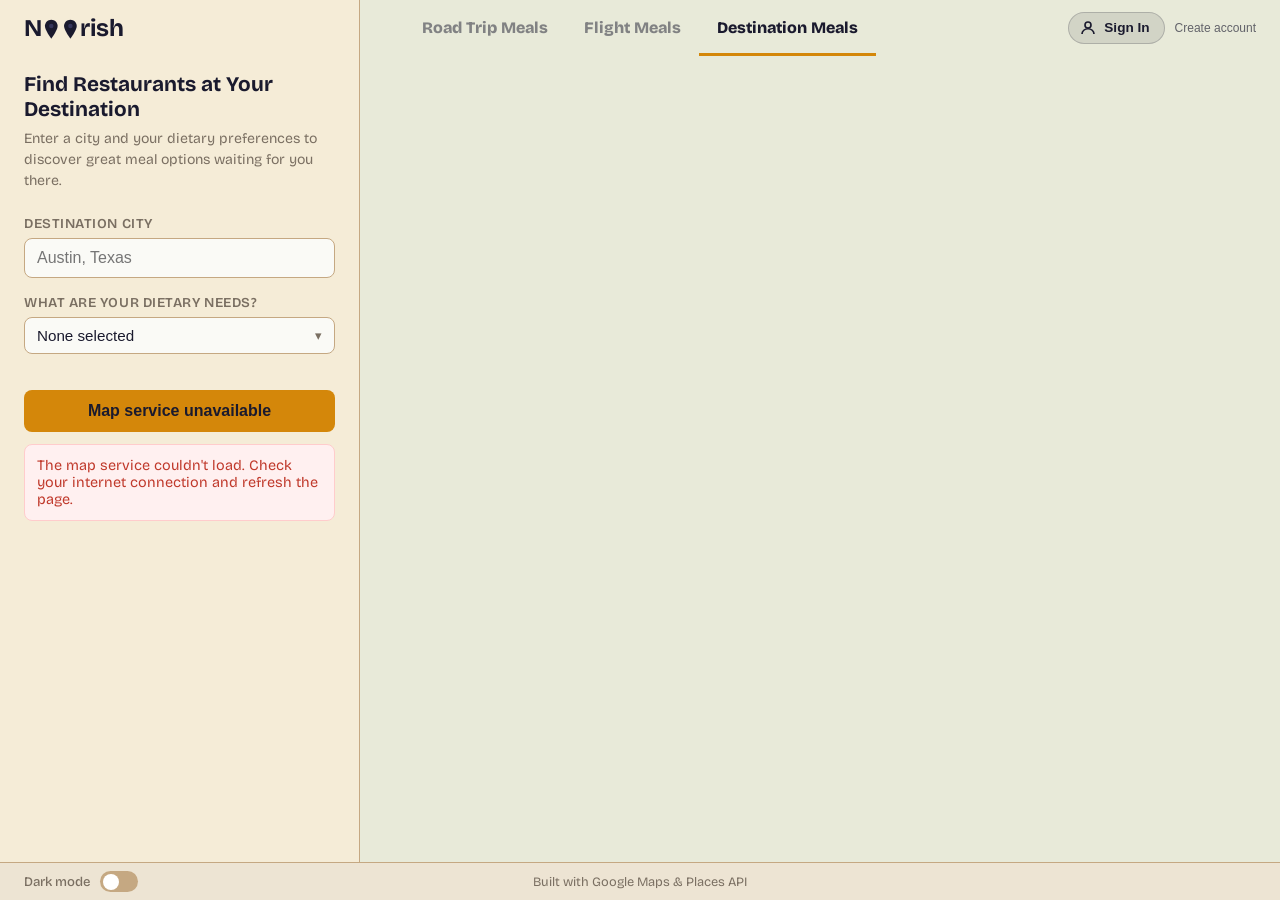
==== commit 6b7e6281: "Add Phase 4 search limits, dark mode polish, and UI improvements - Weekly search limits: guests get " ====
--- a/destination-meals.html
+++ b/destination-meals.html
@@ -20,9 +20,9 @@
 
       <!-- Tabs — centred -->
       <div class="nav-tabs">
-        <a href="index.html" class="nav-tab">Road Trip Meals</a>
-        <a href="flight-meals.html" class="nav-tab">Flight Meals</a>
-        <a href="destination-meals.html" class="nav-tab nav-tab--active">Destination Meals</a>
+        <a href="index.html" class="nav-tab"><span class="nav-tab-text">Road Trip Meals</span></a>
+        <a href="flight-meals.html" class="nav-tab"><span class="nav-tab-text">Flight Meals</span></a>
+        <a href="destination-meals.html" class="nav-tab nav-tab--active"><span class="nav-tab-text">Destination Meals</span></a>
       </div>
 
       <!-- Auth — far right -->
@@ -157,13 +157,6 @@
 
             <button type="button" id="dest-search-btn">Find Meal Options</button>
 
-            <div class="theme-toggle-row">
-              <span class="theme-toggle-label">Dark mode</span>
-              <button class="theme-toggle-btn" aria-label="Toggle dark mode" aria-pressed="false">
-                <span class="theme-toggle-thumb"></span>
-              </button>
-            </div>
-
           </form>
 
         </div>
@@ -181,16 +174,15 @@
     <!-- Hidden until the user submits the form -->
     <section id="flight-results-section" class="hidden">
 
-      <div class="flight-results-header">
-        <button type="button" id="dest-back-btn" class="flight-back-btn">← Back to search</button>
-        <!-- JavaScript fills this in with the city name after geocoding -->
-        <p id="dest-city-summary" class="flight-route-summary"></p>
-      </div>
-
       <div class="flight-results-body">
-        <!-- Left: scrollable restaurant cards -->
+        <!-- Left: back button + summary + scrollable restaurant cards -->
         <div id="flight-left-panel">
+          <!-- city summary used by JS but not displayed in the panel header -->
+          <p id="dest-city-summary" class="hidden"></p>
           <div id="flight-results-list"></div>
+          <div class="flight-results-footer">
+            <button type="button" id="dest-back-btn" class="flight-back-btn">← Back to search</button>
+          </div>
         </div>
 
         <!-- Right: map with a pin for every restaurant -->
@@ -204,6 +196,12 @@
 
     <!-- FOOTER -->
     <footer>
+      <div class="footer-toggle">
+        <span class="theme-toggle-label">Dark mode</span>
+        <button class="theme-toggle-btn" aria-label="Toggle dark mode" aria-pressed="false">
+          <span class="theme-toggle-thumb"></span>
+        </button>
+      </div>
       <p>Built with Google Maps &amp; Places API</p>
     </footer>
 
@@ -226,6 +224,7 @@
     <script type="module" src="auth.js"></script>
     <script type="module" src="preferences.js"></script>
     <script type="module" src="trips.js"></script>
+    <script type="module" src="limits.js"></script>
 
     <!-- My Trips slide-in panel -->
     <div id="trips-overlay" class="trips-overlay hidden"></div>
--- a/style.css
+++ b/style.css
@@ -65,33 +65,39 @@
   --action-primary-hover: #E09520;
 }
 
+/* Input text in dark mode — typed text should be parchment, not default dark */
+[data-theme="dark"] input[type="text"],
+[data-theme="dark"] input[type="number"],
+[data-theme="dark"] input[type="email"],
+[data-theme="dark"] input[type="password"] {
+  color: var(--color-parchment);
+}
+
 /* Nav in dark mode — transparent bg already works since page is dark,
    text should be parchment by default */
-[data-theme="dark"] .nav-brand h1                { color: #1A1A2E; }
-[data-theme="dark"] .nav-tab                     { color: rgba(26, 26, 46, 0.5); }
-[data-theme="dark"] .nav-tab:hover               { color: #1A1A2E; }
-[data-theme="dark"] .nav-tab--active             { color: #1A1A2E; }
+
+/* Logo: always in the left column, always over the dark sidebar — use parchment */
+[data-theme="dark"] .app-nav:not(:hover) .nav-brand h1 { color: var(--color-parchment); }
+
+/* Tabs: dark ink by default (for when they sit over the map area).
+   JS adds .is-over-sidebar to each tab that physically overlaps the sidebar. */
+[data-theme="dark"] .app-nav:not(:hover) .nav-tab-text          { color: rgba(26, 26, 46, 0.5); }
+[data-theme="dark"] .app-nav:not(:hover) .nav-tab.is-over-sidebar .nav-tab-text { color: var(--color-parchment); }
+
+/* When nav IS hovered: dark background appears, switch to explicit parchment colors */
 [data-theme="dark"] .app-nav:hover               { background: #1A1A2E; }
-[data-theme="dark"] .app-nav:hover .nav-tab      { color: rgba(245, 236, 215, 0.55); }
-[data-theme="dark"] .app-nav:hover .nav-tab:hover,
-[data-theme="dark"] .app-nav:hover .nav-tab--active { color: var(--color-parchment); }
+[data-theme="dark"] .app-nav:hover .nav-tab-text { color: rgba(245, 236, 215, 0.55); }
+[data-theme="dark"] .app-nav:hover .nav-tab:hover .nav-tab-text,
+[data-theme="dark"] .app-nav:hover .nav-tab--active .nav-tab-text { color: var(--color-parchment); }
 [data-theme="dark"] .app-nav:hover .nav-brand h1 { color: var(--color-parchment); }
 [data-theme="dark"] .auth-header-signin {
   background:   rgba(26, 26, 46, 0.08);
-  color:        #1A1A2E;
-  border-color: rgba(26, 26, 46, 0.2);
-}
-[data-theme="dark"] .auth-hamburger   { color: #1A1A2E; }
-[data-theme="dark"] .auth-header-create { color: rgba(26, 26, 46, 0.6); }
-
-/* Results header — keep parchment background + dark ink text in dark mode */
-[data-theme="dark"] .flight-results-header {
-  background: var(--color-parchment);
-  border-bottom-color: rgba(26, 26, 46, 0.15);
-}
-[data-theme="dark"] .flight-route-summary { color: #1A1A2E; }
-[data-theme="dark"] .flight-back-btn      { color: #1A1A2E; }
-[data-theme="dark"] .flight-back-btn:hover { color: #1A1A2E; opacity: 0.7; }
+  color:        var(--color-parchment);
+  border-color: rgba(245, 236, 215, 0.2);
+}
+[data-theme="dark"] .auth-hamburger        { color: var(--color-parchment); }
+[data-theme="dark"] .auth-header-create    { color: rgba(245, 236, 215, 0.6); }
+
 
 
 /* =============================================
@@ -1476,13 +1482,17 @@
   display: none;
 }
 
-/* Header bar: back button + route summary — sits above both columns */
+/* Route/city summary — lives at the top of the left panel */
 .flight-results-header {
-  display: flex;
-  align-items: center;
-  gap: 20px;
-  padding: 14px 24px;
+  padding: 16px 24px 14px;
   border-bottom: 1px solid var(--border-default);
+  flex-shrink: 0;
+}
+
+/* Back to search — pinned to the bottom of the left panel */
+.flight-results-footer {
+  padding: 16px 24px;
+  border-top: 1px solid var(--border-default);
   flex-shrink: 0;
 }
 
@@ -1772,11 +1782,20 @@
 
 footer {
   background: var(--bg-surface-alt);
-  text-align: center;
-  padding: 12px;
+  display: grid;
+  grid-template-columns: 1fr auto 1fr;
+  align-items: center;
+  padding: 8px 24px;
   font-size: 0.8rem;
   color: var(--color-muted);
   border-top: 1px solid var(--border-default);
+}
+
+.footer-toggle {
+  display: flex;
+  align-items: center;
+  gap: 10px;
+  justify-self: start;
 }
 
 
@@ -2128,6 +2147,12 @@
 
 .auth-submit-btn:hover { background: var(--action-primary-hover); }
 
+.auth-submit-btn--disabled {
+  opacity: 0.5;
+  cursor: not-allowed;
+}
+.auth-submit-btn--disabled:hover { background: var(--action-primary); }
+
 /* Footer links (sign up / forgot password) */
 .auth-footer {
   display:         flex;
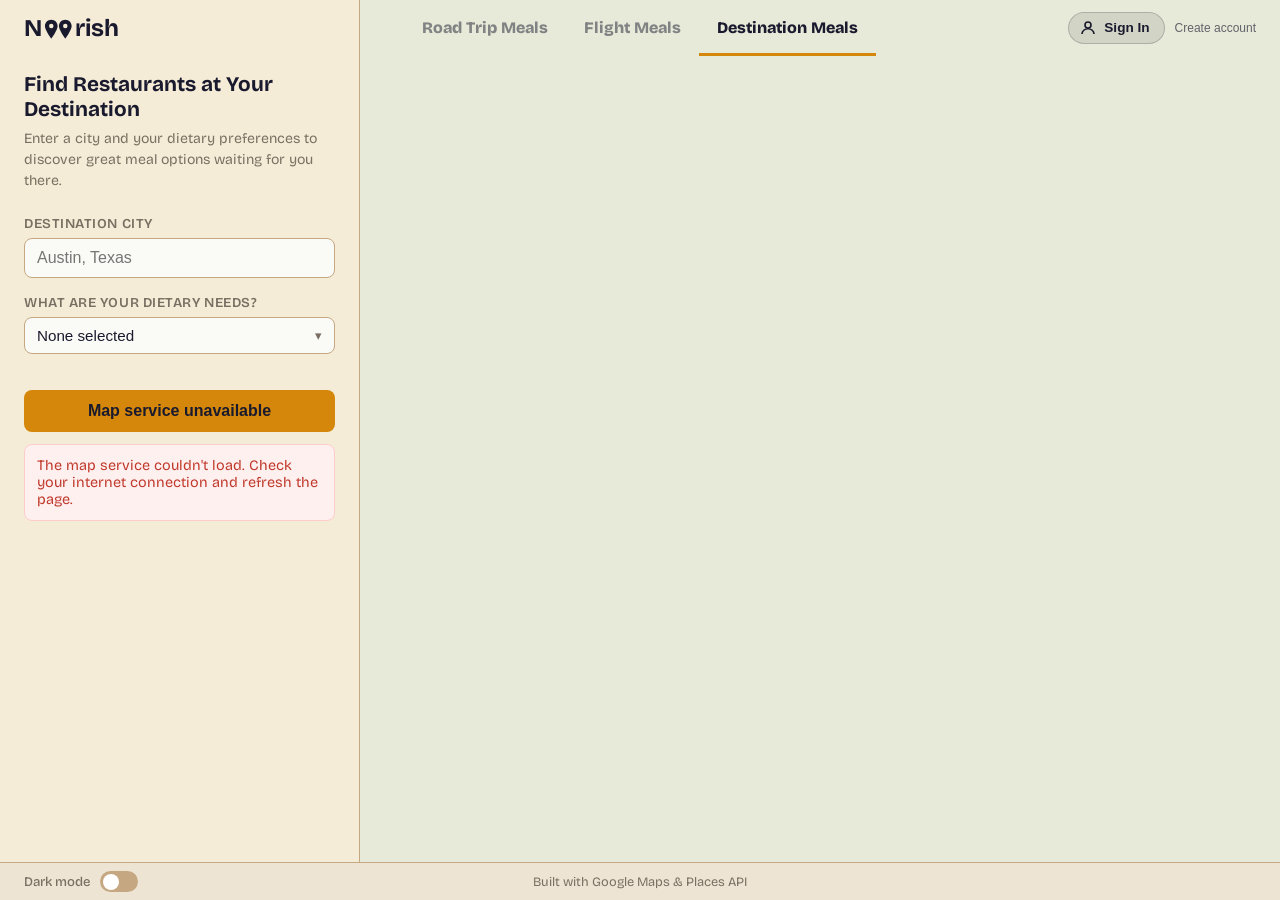
==== commit 64e85878: "UI improvements: dismiss buttons, logo fixes, and placeholder polish - Add dismiss (×) buttons to re" ====
--- a/destination-meals.html
+++ b/destination-meals.html
@@ -15,7 +15,7 @@
     <nav class="app-nav">
       <!-- Logo — far left -->
       <div class="nav-brand">
-        <h1>N<svg class="logo-oo" viewBox="0 0 56 32" xmlns="http://www.w3.org/2000/svg" aria-hidden="true"><path d="M13 1C7.5 1 3 5.5 3 11c0 6.5 10 20 10 20s10-13.5 10-20c0-5.5-4.5-10-10-10z" fill="currentColor"/><circle cx="13" cy="11" r="3.5" fill="var(--color-ink-mid)"/><path d="M43 1C37.5 1 33 5.5 33 11c0 6.5 10 20 10 20s10-13.5 10-20c0-5.5-4.5-10-10-10z" fill="currentColor"/><circle cx="43" cy="11" r="3.5" fill="var(--color-ink-mid)"/></svg>rish</h1>
+        <h1>N<svg class="logo-oo" viewBox="0 0 48 32" xmlns="http://www.w3.org/2000/svg" aria-hidden="true"><path fill-rule="evenodd" d="M13 1C7.5 1 3 5.5 3 11c0 6.5 10 20 10 20s10-13.5 10-20c0-5.5-4.5-10-10-10z M16.5 11A3.5 3.5 0 1 0 9.5 11A3.5 3.5 0 1 0 16.5 11Z" fill="currentColor"/><path fill-rule="evenodd" d="M35 1C29.5 1 25 5.5 25 11c0 6.5 10 20 10 20s10-13.5 10-20c0-5.5-4.5-10-10-10z M38.5 11A3.5 3.5 0 1 0 31.5 11A3.5 3.5 0 1 0 38.5 11Z" fill="currentColor"/></svg>rish</h1>
       </div>
 
       <!-- Tabs — centred -->
--- a/style.css
+++ b/style.css
@@ -2213,6 +2213,32 @@
    PIN BUTTON — on each restaurant result card
    ============================================= */
 
+.dismiss-btn {
+  position:     absolute;
+  top:          10px;
+  right:        38px;
+  background:   none;
+  border:       none;
+  cursor:       pointer;
+  color:        var(--color-muted);
+  padding:      4px;
+  font-size:    14px;
+  line-height:  1;
+  border-radius: 4px;
+  transition:   color 0.15s, background 0.15s;
+  opacity:      0;
+}
+
+.restaurant-option:hover .dismiss-btn,
+.flight-restaurant-item:hover .dismiss-btn {
+  opacity: 1;
+}
+
+.dismiss-btn:hover {
+  color:      #e04444;
+  background: rgba(224, 68, 68, 0.08);
+}
+
 .pin-btn {
   position:      absolute;
   top:           10px;
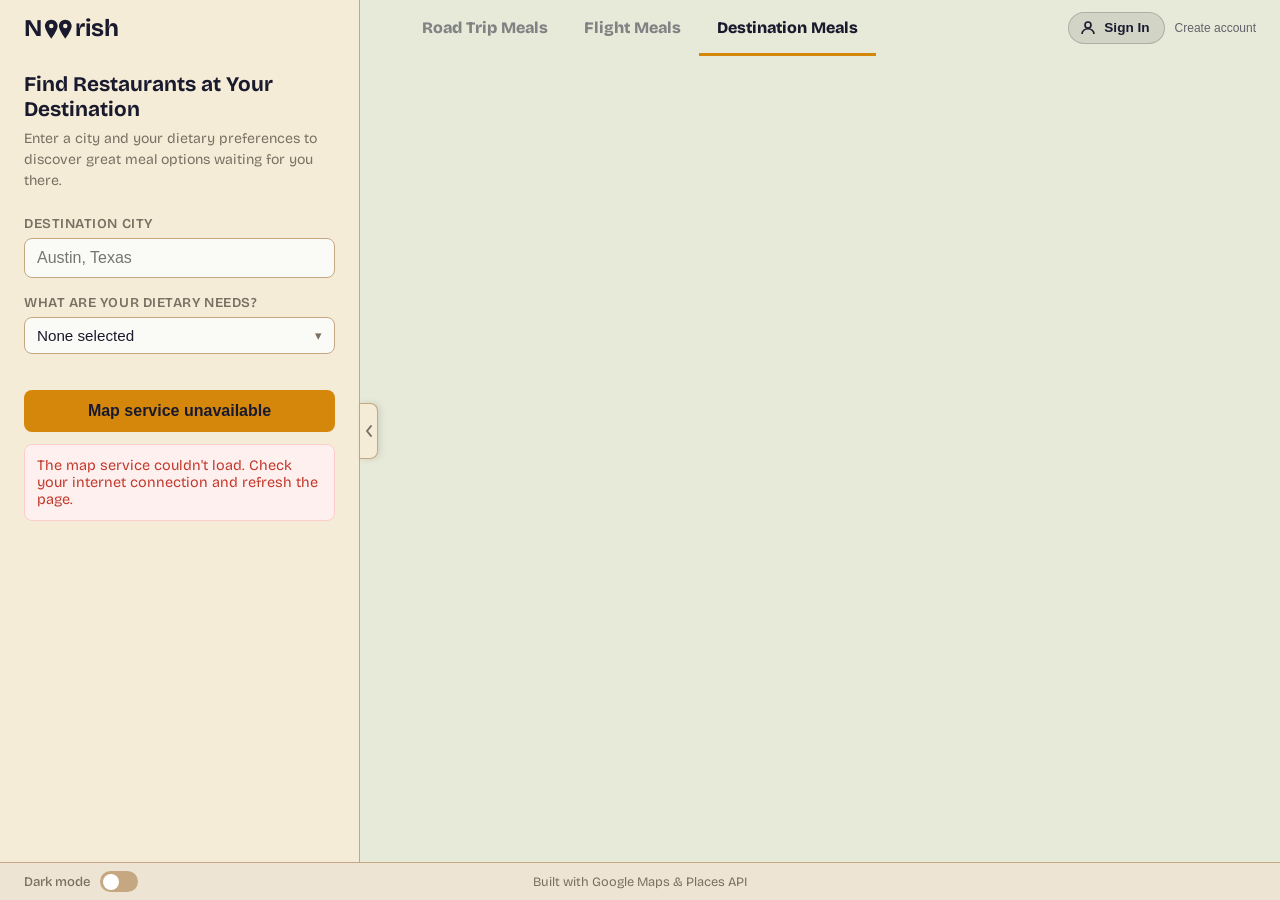
==== commit abefa048: "Add rich pin popups, collapsible sidebar, and logo updates - Created pin-popup.js with hover/click I" ====
--- a/destination-meals.html
+++ b/destination-meals.html
@@ -164,6 +164,11 @@
 
       <!-- Preview map — shown before any search is run -->
       <section class="flight-preview-map-panel">
+        <button class="sidebar-toggle-btn" aria-label="Collapse search panel" data-collapsed="false">
+          <svg class="toggle-chevron" width="8" height="14" viewBox="0 0 8 14" fill="none" xmlns="http://www.w3.org/2000/svg" aria-hidden="true">
+            <path d="M6 2L2 7L6 12" stroke="currentColor" stroke-width="2" stroke-linecap="round" stroke-linejoin="round"/>
+          </svg>
+        </button>
         <div id="dest-preview-map"></div>
       </section>
 
@@ -187,6 +192,11 @@
 
         <!-- Right: map with a pin for every restaurant -->
         <div id="flight-map-panel">
+          <button class="sidebar-toggle-btn" aria-label="Collapse search panel" data-collapsed="false">
+            <svg class="toggle-chevron" width="8" height="14" viewBox="0 0 8 14" fill="none" xmlns="http://www.w3.org/2000/svg" aria-hidden="true">
+              <path d="M6 2L2 7L6 12" stroke="currentColor" stroke-width="2" stroke-linecap="round" stroke-linejoin="round"/>
+            </svg>
+          </button>
           <div id="flight-map"></div>
         </div>
       </div>
@@ -208,6 +218,8 @@
     <!-- destination-meals.js must load BEFORE the Maps API so initDestMeals()
          is defined in time for Google to call it -->
     <script src="theme.js"></script>
+    <script src="sidebar-toggle.js"></script>
+    <script src="pin-popup.js"></script>
     <script src="destination-meals.js"></script>
 
     <!-- Google Maps API — same key as the other pages.
--- a/style.css
+++ b/style.css
@@ -238,6 +238,244 @@
   margin: 0 0.05em;
 }
 
+/* ── Sidebar collapse toggle ── */
+.sidebar-toggle-btn {
+  position: absolute;
+  left: 0;
+  top: 50%;
+  transform: translateY(-50%);
+  z-index: 10;
+  width: 18px;
+  height: 56px;
+  background: var(--bg-surface);
+  border: 1px solid var(--border-default);
+  border-left: none;
+  border-radius: 0 8px 8px 0;
+  cursor: grab;
+  display: flex;
+  align-items: center;
+  justify-content: center;
+  color: var(--text-secondary);
+  padding: 0;
+  box-shadow: 2px 0 6px rgba(0, 0, 0, 0.12);
+  user-select: none;
+  touch-action: none;
+  transition: background 0.15s, color 0.15s;
+}
+
+.sidebar-toggle-btn:hover {
+  background: var(--bg-surface-alt);
+  color: var(--text-primary);
+}
+
+.sidebar-toggle-btn:active {
+  cursor: grabbing;
+}
+
+.toggle-chevron {
+  transition: transform 0.25s ease;
+}
+
+.sidebar-toggle-btn[data-collapsed="true"] .toggle-chevron {
+  transform: rotate(180deg);
+}
+
+/* Animate the collapse */
+.sidebar,
+.flight-form-column,
+#flight-left-panel {
+  transition: width 0.25s ease, min-width 0.25s ease;
+}
+
+.sidebar--collapsed {
+  width: 0 !important;
+  min-width: 0 !important;
+  overflow: hidden !important;
+  border-right: none !important;
+  border-bottom: none !important;
+}
+
+/* When expanded: content fades in after the width finishes opening (0.2s delay) */
+.sidebar > *,
+.flight-form-column > *,
+#flight-left-panel > * {
+  transition: opacity 0.15s ease 0.2s;
+}
+
+/* When collapsed: content vanishes instantly so no text-squish is visible */
+.sidebar--collapsed > *,
+.flight-form-column.sidebar--collapsed > *,
+#flight-left-panel.sidebar--collapsed > * {
+  opacity: 0;
+  pointer-events: none;
+  transition: opacity 0s;
+}
+
+@media (max-width: 768px) {
+  .sidebar-toggle-btn { display: none; }
+}
+
+/* ── Rich pin popup cards (.pp-*) ── */
+.pp-card {
+  font-family: 'Bricolage Grotesque', sans-serif;
+  font-size: 0.88em;
+  line-height: 1.45;
+  min-width: 200px;
+}
+.pp-card-top {
+  display: flex;
+  align-items: flex-start;
+  justify-content: space-between;
+  gap: 8px;
+  margin-bottom: 4px;
+}
+.pp-name {
+  font-weight: 700;
+  font-size: 1em;
+  flex: 1;
+}
+.pp-rating {
+  color: #D4870A;
+  margin-bottom: 4px;
+  display: flex;
+  align-items: center;
+  gap: 6px;
+  flex-wrap: wrap;
+}
+.pp-diet-pill {
+  background: #fff3cd;
+  color: #7a5000;
+  border-radius: 10px;
+  padding: 1px 7px;
+  font-size: 0.8em;
+  font-weight: 600;
+  white-space: nowrap;
+}
+.pp-meta {
+  font-size: 0.82em;
+  color: #555;
+  margin-bottom: 3px;
+}
+.pp-address {
+  margin-bottom: 5px;
+}
+.pp-hours-details {
+  font-size: 0.82em;
+  color: #444;
+  margin-bottom: 5px;
+  cursor: pointer;
+}
+.pp-hours-details summary {
+  list-style: none;
+  color: #555;
+}
+.pp-hours-details summary::-webkit-details-marker { display: none; }
+.pp-hours-list {
+  margin: 4px 0 0 0;
+  padding: 0 0 0 12px;
+  list-style: none;
+  font-size: 0.95em;
+}
+.pp-hours-list li { margin-bottom: 1px; }
+.pp-link {
+  display: inline-block;
+  font-size: 0.82em;
+  color: #D4870A;
+  text-decoration: none;
+  margin-top: 2px;
+}
+.pp-link:hover { text-decoration: underline; }
+.pp-save {
+  flex-shrink: 0;
+  background: none;
+  border: 1px solid #D4870A;
+  color: #D4870A;
+  border-radius: 12px;
+  padding: 2px 9px;
+  font-size: 0.78em;
+  cursor: pointer;
+  white-space: nowrap;
+  font-family: inherit;
+  transition: background 0.15s, color 0.15s;
+}
+.pp-save:hover,
+.pp-save--saved {
+  background: #D4870A;
+  color: #fff;
+}
+
+/* Stop popup (road-trip numbered markers) */
+.pp-stop {
+  font-family: 'Bricolage Grotesque', sans-serif;
+  font-size: 0.88em;
+  min-width: 220px;
+}
+.pp-stop-header {
+  display: flex;
+  align-items: baseline;
+  gap: 6px;
+  margin-bottom: 6px;
+}
+.pp-stop-num {
+  font-weight: 700;
+  font-size: 1em;
+}
+.pp-stop-city {
+  color: #555;
+  font-size: 0.9em;
+}
+.pp-count {
+  font-size: 0.82em;
+  color: #555;
+  margin-bottom: 8px;
+}
+.pp-sep {
+  border: none;
+  border-top: 1px solid #eee;
+  margin: 8px 0;
+}
+
+/* Dark mode adjustments */
+body.dark-mode .pp-meta,
+body.dark-mode .pp-stop-city,
+body.dark-mode .pp-count,
+body.dark-mode .pp-hours-details,
+body.dark-mode .pp-hours-details summary { color: #bbb; }
+body.dark-mode .pp-diet-pill { background: #4a3800; color: #ffd97a; }
+
+/* ── Side-view plane logo (flight meals page) ── */
+.logo-wrap {
+  display: grid;
+  place-items: center;
+}
+
+.logo-wrap > * {
+  grid-column: 1;
+  grid-row: 1;
+}
+
+.logo-wrap h1 {
+  white-space: nowrap;
+}
+
+.logo-plane-svg {
+  display: block;
+  height: 3rem;
+  width: auto;
+}
+
+/* Passenger window rings around the two o's */
+.logo-win {
+  display: inline-flex;
+  align-items: center;
+  justify-content: center;
+  width: 0.72em;
+  height: 0.72em;
+  border-radius: 50%;
+  border: 0.1em solid currentColor;
+  vertical-align: 0.04em;
+}
+
 header p {
   opacity: 0.85;
   font-size: 1rem;
@@ -802,9 +1040,10 @@
 }
 
 #map {
+  position: absolute;
+  top: 0; left: 0;
   width: 100%;
   height: 100%;
-  background: #e8ead9;
 }
 
 /* Friendly error overlay shown when the Google Maps API fails to load */
